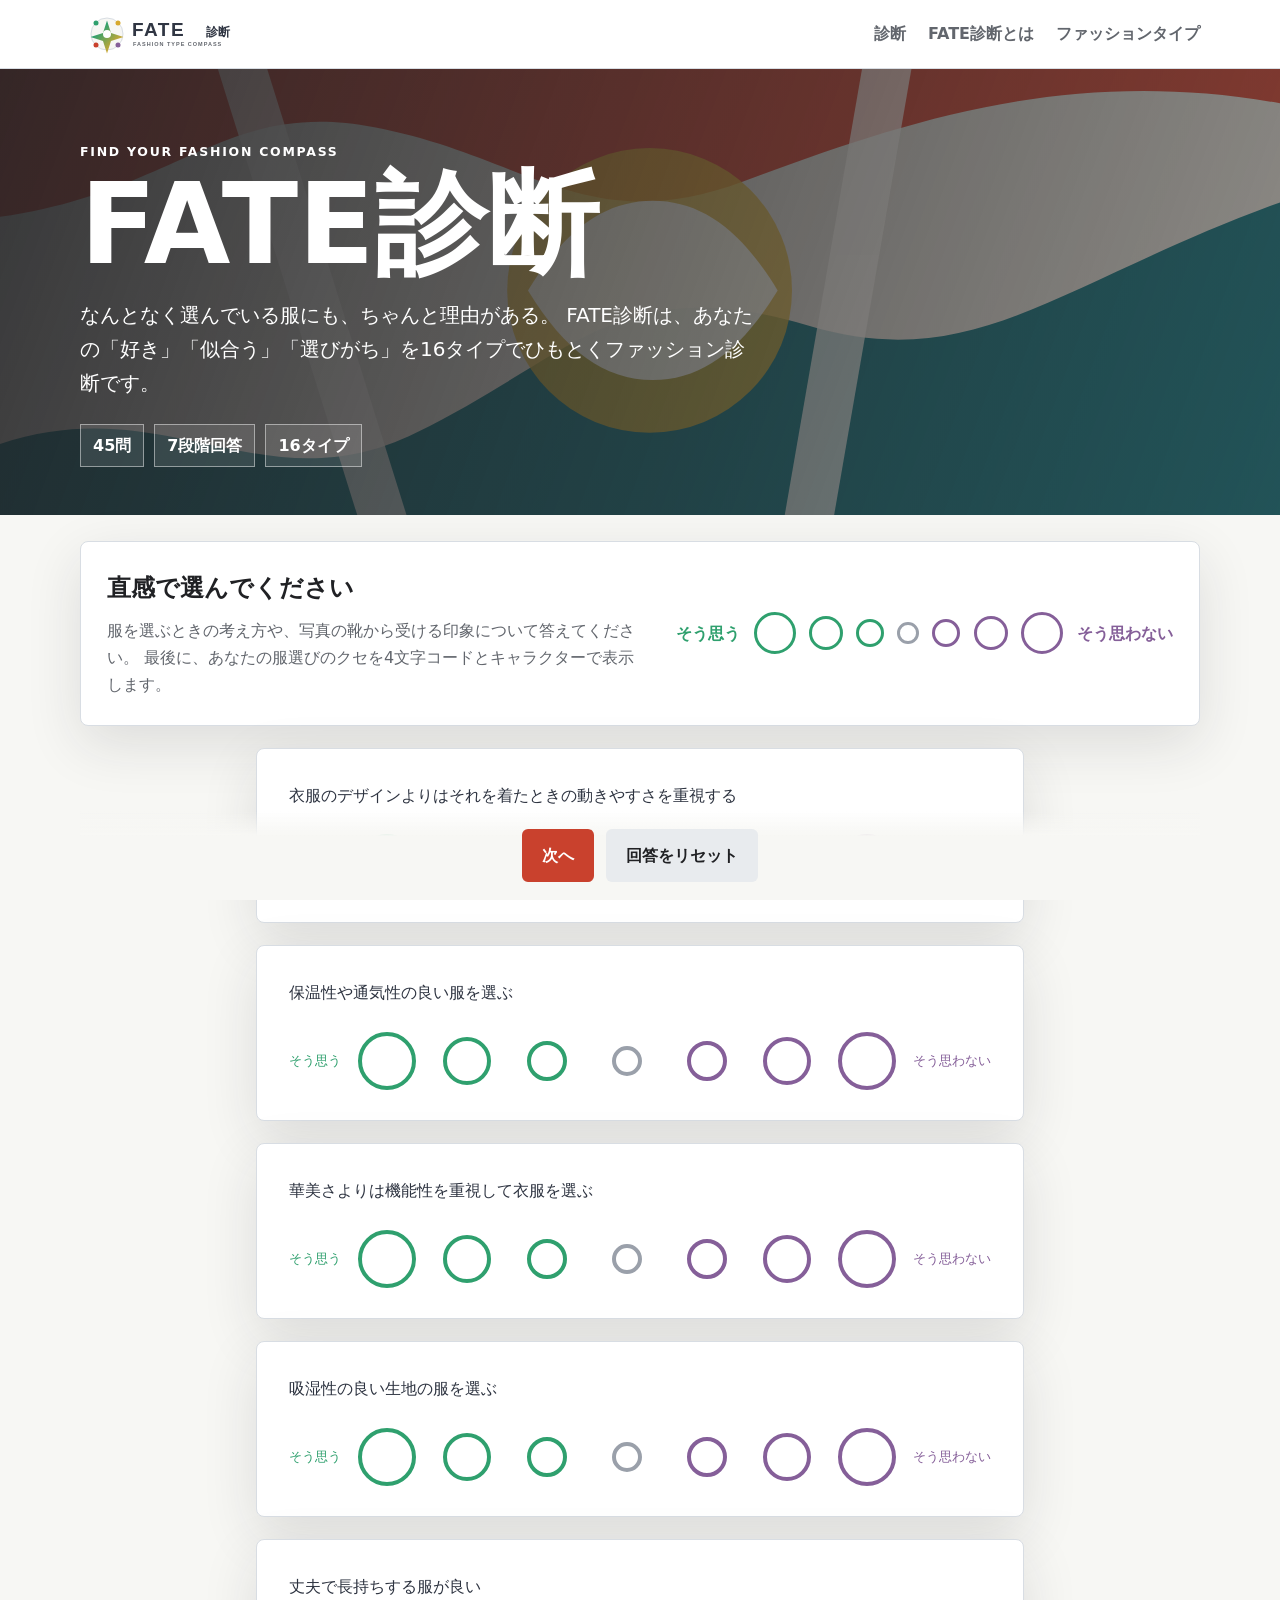
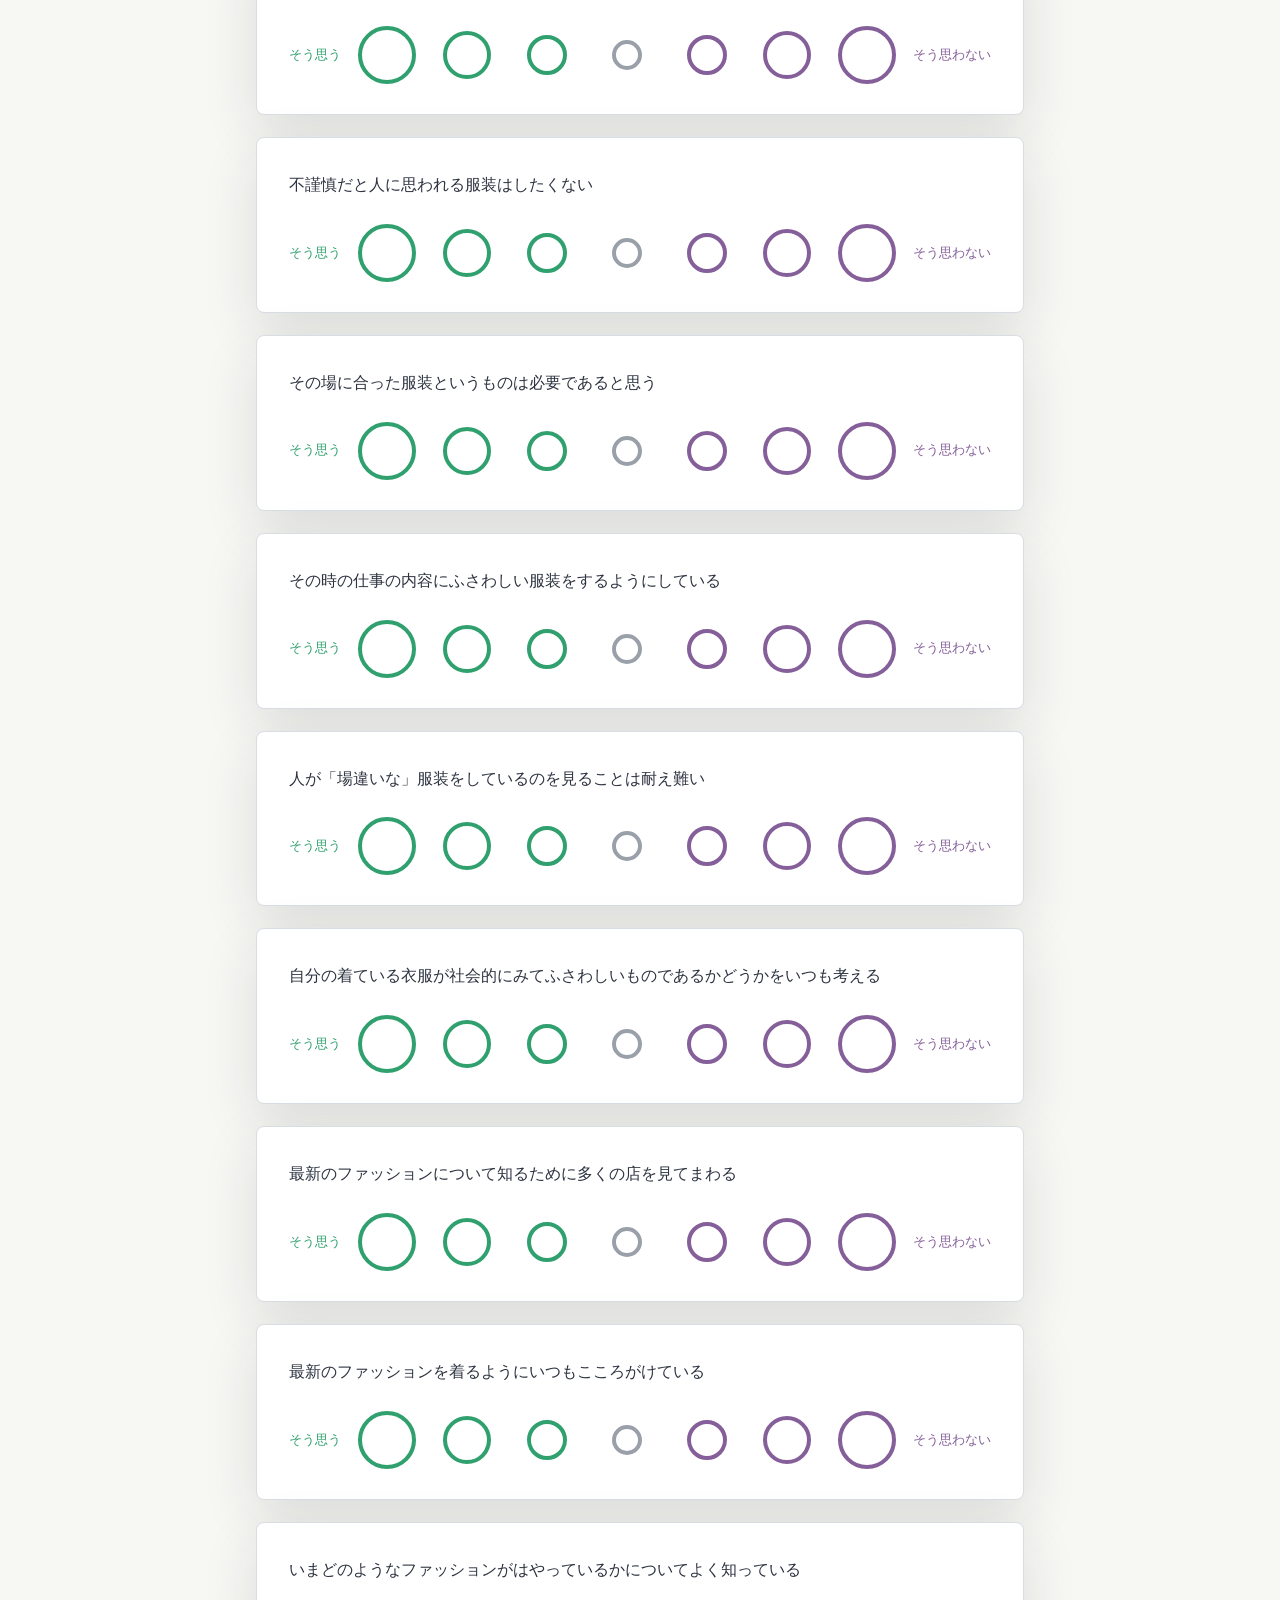
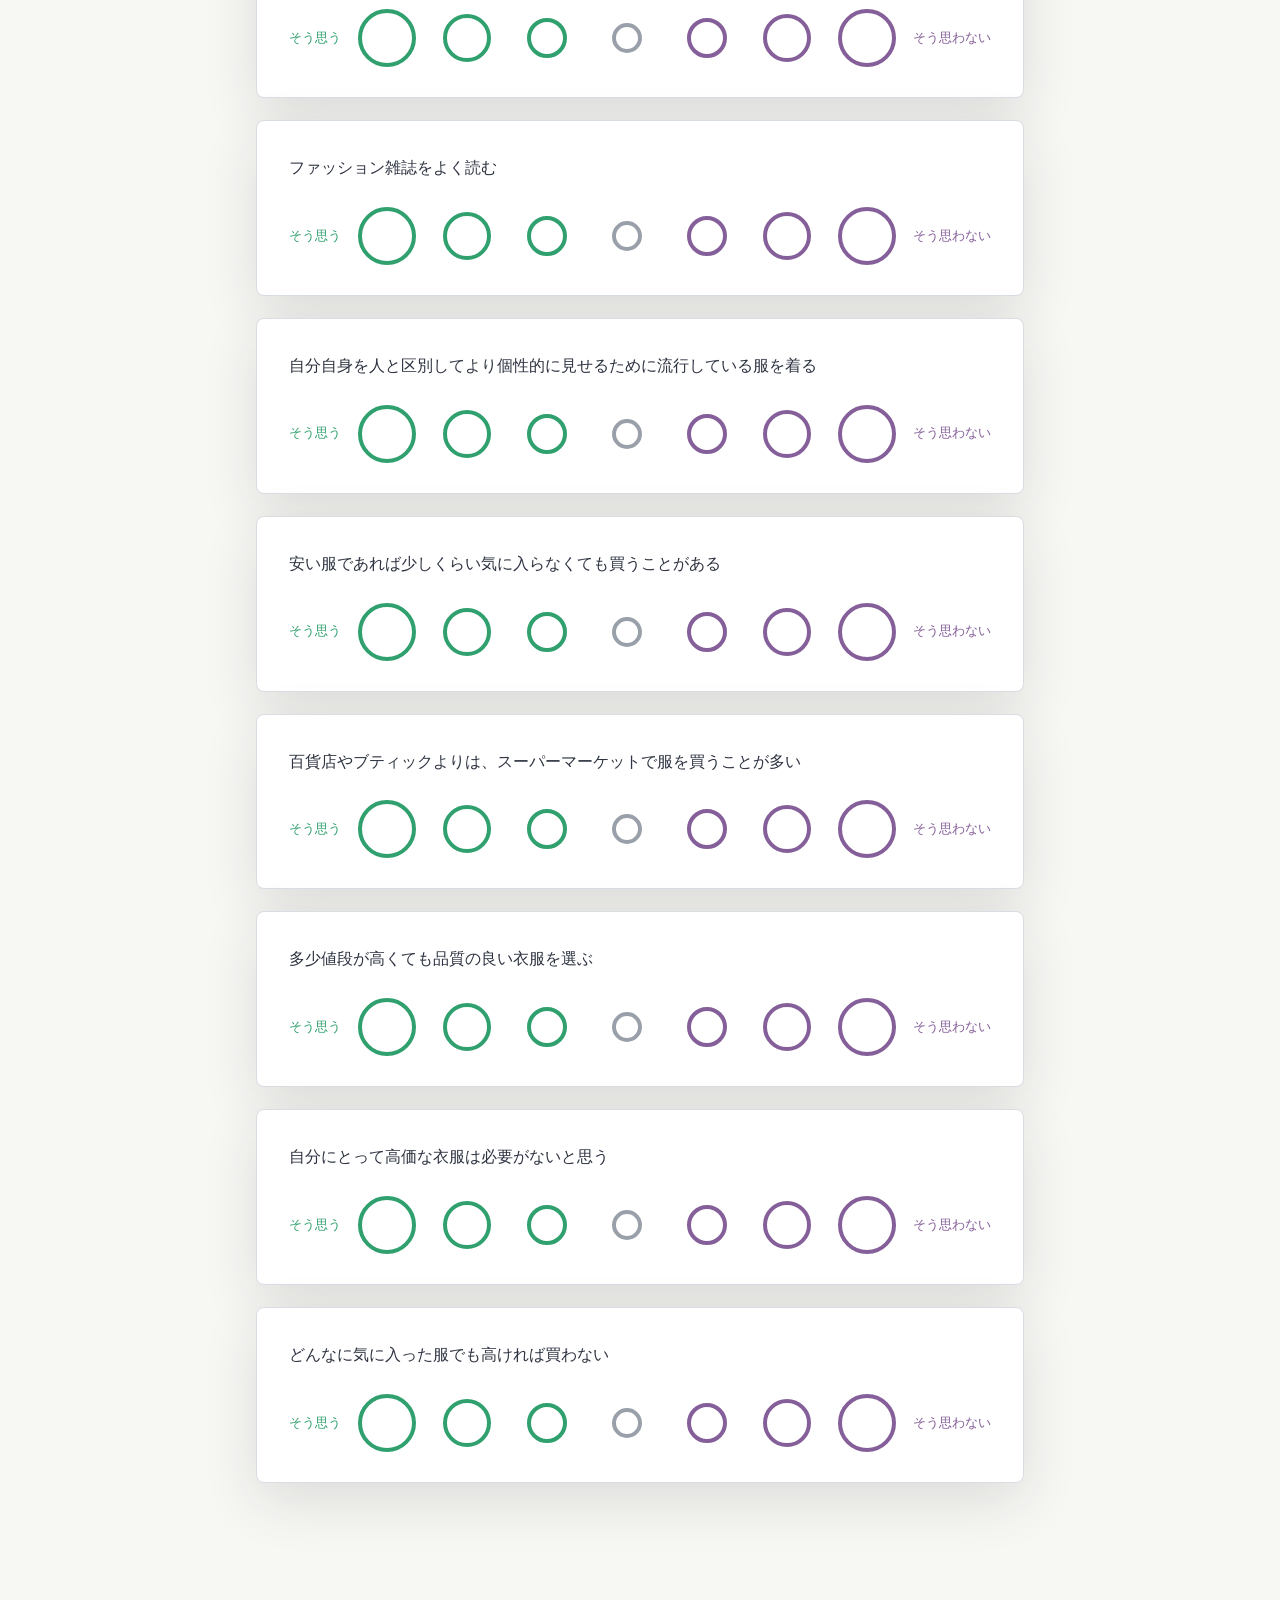
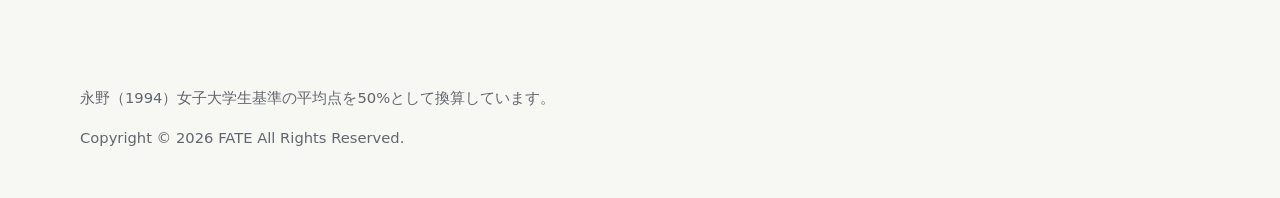
==== index.html @ 54a87ab9 "Update index.html" ====
<!doctype html>
<html lang="ja">
  <head>
    <meta charset="utf-8" />
    <meta name="viewport" content="width=device-width, initial-scale=1" />
    <title>FATE診断 | 被服行動尺度</title>
    <link rel="stylesheet" href="styles.css" />
  </head>
  <body>
    <header class="site-header">
      <nav class="site-nav" aria-label="メインナビゲーション">
        <a class="site-nav__brand" href="index.html" aria-label="FATE診断 ホーム">
          <img src="assets/logo/fate-logo.svg" alt="FATE診断" />
        </a>
        <div class="site-nav__links">
          <a href="index.html">診断</a>
          <a href="about.html">FATE診断とは</a>
          <a href="fashion-types.html">ファッションタイプ</a>
        </div>
      </nav>
    </header>

    <header class="hero">
      <div class="hero__inner">
        <p class="eyebrow">Find Your Fashion Compass</p>
        <h1>FATE診断</h1>
        <p class="lead">
          なんとなく選んでいる服にも、ちゃんと理由がある。
          FATE診断は、あなたの「好き」「似合う」「選びがち」を16タイプでひもとくファッション診断です。
        </p>
        <div class="hero__meta" aria-label="診断概要">
          <span>45問</span>
          <span>7段階回答</span>
          <span>16タイプ</span>
        </div>
      </div>
    </header>

    <main>
      <section class="panel intro" aria-labelledby="intro-title">
        <div>
          <h2 id="intro-title">直感で選んでください</h2>
          <p>
            服を選ぶときの考え方や、写真の靴から受ける印象について答えてください。
            最後に、あなたの服選びのクセを4文字コードとキャラクターで表示します。
          </p>
        </div>
        <div class="response-preview" aria-label="回答形式の例">
          <span>そう思う</span>
          <div class="preview-dots" aria-hidden="true">
            <i></i>
            <i></i>
            <i></i>
            <i></i>
            <i></i>
            <i></i>
            <i></i>
          </div>
          <span>そう思わない</span>
        </div>
      </section>

      <form id="quiz" class="quiz" novalidate></form>
      <form id="photo-step" class="quiz" novalidate hidden></form>

      <section id="contact-step" class="panel contact-step" hidden>
        <p class="eyebrow">Almost Done</p>
        <h2>診断結果を受け取る</h2>
        <p class="contact-step__copy">
          回答内容を記録します。診断結果をメールで保存したい方は、メールアドレスも入力してください。
        </p>
        <form id="contact-form" class="contact-form" novalidate>
          <label>
            <span>名前（ニックネーム）</span>
            <input id="user-name" name="name" type="text" autocomplete="name" required />
          </label>
          <label>
            <span>メールアドレス（任意/入力するとメールアドレスに結果が送信されます）</span>
            <input id="user-email" name="email" type="email" autocomplete="email" />
          </label>
          <label>
            <span>年齢</span>
            <select id="user-age" name="age" required>
              <option value="">選択してください</option>
            </select>
          </label>
          <label>
            <span>スニーカーの購入頻度</span>
            <select id="sneaker-frequency" name="sneakerFrequency" required>
              <option value="">選択してください</option>
              <option value="めったに行かない(1年に1回程度)">めったに行かない(1年に1回程度)</option>
              <option value="たまに行く(1年に2回以上)">たまに行く(1年に2回以上)</option>
              <option value="時々行く(1年に4回以上)">時々行く(1年に4回以上)</option>
              <option value="よく行く(1年に6回以上)">よく行く(1年に6回以上)</option>
              <option value="頻繁に行く(1年に10回以上)">頻繁に行く(1年に10回以上)</option>
            </select>
          </label>
          <fieldset class="handedness-field">
            <legend>利き手</legend>
            <label>
              <input type="radio" name="handedness" value="右" required />
              <span>右</span>
            </label>
            <label>
              <input type="radio" name="handedness" value="左" required />
              <span>左</span>
            </label>
          </fieldset>
          <label class="consent-field">
            <input id="privacy-consent" name="privacyConsent" type="checkbox" required />
            <span>個人情報は研究目的以外のために第三者へ共有されません</span>
          </label>
          <p id="contact-error" class="form-error"></p>
          <div class="form-actions">
            <button class="secondary" type="button" id="back-to-quiz">回答を修正する</button>
            <button class="primary" type="submit" id="send-result" disabled>診断結果を見る</button>
          </div>
        </form>
      </section>

      <section id="result" class="result" aria-live="polite" hidden>
        <div class="profile-hero">
          <h2>あなたのプロフィール</h2>
          <p>FATE診断の結果を確認して、あなたの服選びの中心的な傾向を見てみましょう。</p>
        </div>

        <div class="profile-layout">
          <article class="type-card">
            <p class="type-card__label">被服行動タイプ</p>
            <h3><span id="type-name"></span> <small id="type-code"></small></h3>
            <div class="avatar" aria-hidden="true">
              <img id="type-avatar" src="" alt="" />
            </div>
            <p id="character-name" class="character-name"></p>
            <p id="type-copy" class="type-copy"></p>
            <a id="type-detail-link" class="type-detail-button" href="fashion-types.html">詳しく見る</a>
          </article>

          <div class="traits-panel">
            <div class="traits-panel__head">
              <h3>被服行動特性</h3>
            </div>
            <div id="score-list" class="trait-list"></div>
            <div class="result-date">診断日：<span id="result-date"></span></div>
          </div>
        </div>
      </section>
    </main>

    <footer>
      <p>永野（1994）女子大学生基準の平均点を50%として換算しています。</p>
      <p>Copyright © 2026 FATE All Rights Reserved.</p>
    </footer>

    <script src="script.js"></script>
  </body>
</html>
---- styles.css ----
:root {
  color-scheme: light;
  --ink: #202124;
  --muted: #62666d;
  --line: #d8dde3;
  --paper: #f7f7f4;
  --panel: #ffffff;
  --accent: #c9412d;
  --accent-2: #2fa06e;
  --accent-3: #d7a92f;
  --disagree: #855f99;
  --neutral: #9aa0aa;
  --shadow: 0 18px 55px rgba(31, 35, 40, 0.12);
}

* {
  box-sizing: border-box;
}

html {
  scroll-behavior: smooth;
}

body {
  margin: 0;
  background: var(--paper);
  color: var(--ink);
  font-family:
    "Hiragino Sans", "Yu Gothic", "Yu Gothic UI", system-ui, -apple-system,
    BlinkMacSystemFont, "Segoe UI", sans-serif;
  line-height: 1.7;
}

button,
input,
select {
  font: inherit;
}

button,
input,
select,
label {
  -webkit-tap-highlight-color: transparent;
}

.hero {
  min-height: 46vh;
  display: grid;
  align-items: end;
  background:
    linear-gradient(110deg, rgba(32, 33, 36, 0.88), rgba(32, 33, 36, 0.4)),
    url("data:image/svg+xml,%3Csvg xmlns='http://www.w3.org/2000/svg' width='1600' height='900' viewBox='0 0 1600 900'%3E%3Crect width='1600' height='900' fill='%23d9d4ca'/%3E%3Cg opacity='.92'%3E%3Cpath d='M0 640 C210 570 330 720 520 626 C720 528 775 422 1010 492 C1218 554 1320 440 1600 338 L1600 900 L0 900 Z' fill='%23146c74'/%3E%3Cpath d='M0 356 C225 324 280 208 468 244 C658 280 734 384 928 312 C1124 240 1330 166 1600 214 L1600 0 L0 0 Z' fill='%23c9412d'/%3E%3Cpath d='M318 120 L526 786 L470 804 L262 138 Z' fill='%23f4efe7' opacity='.75'/%3E%3Cpath d='M1154 86 L1030 802 L970 792 L1094 76 Z' fill='%23f4efe7' opacity='.74'/%3E%3Ccircle cx='812' cy='448' r='178' fill='%23d7a92f' opacity='.78'/%3E%3Cpath d='M660 448 C706 372 756 336 816 336 C876 336 926 372 972 448 C926 524 876 560 816 560 C756 560 706 524 660 448 Z' fill='%23f7f7f4' opacity='.84'/%3E%3C/g%3E%3C/svg%3E");
  background-size: cover;
  background-position: center;
  color: #fff;
}

.hero__inner,
main,
footer {
  width: min(1120px, calc(100% - 32px));
  margin: 0 auto;
}

.hero__inner {
  padding: 72px 0 48px;
}

.eyebrow {
  margin: 0 0 8px;
  font-size: 0.78rem;
  font-weight: 800;
  letter-spacing: 0.14em;
  text-transform: uppercase;
}

h1,
h2,
h3,
p {
  overflow-wrap: anywhere;
}

h1 {
  margin: 0;
  max-width: 980px;
  font-size: clamp(3rem, 10vw, 7rem);
  line-height: 0.98;
  letter-spacing: 0;
}

.lead {
  max-width: 680px;
  margin: 18px 0 24px;
  font-size: clamp(1rem, 2.4vw, 1.25rem);
}

.hero__meta {
  display: flex;
  flex-wrap: wrap;
  gap: 10px;
}

.hero__meta span {
  border: 1px solid rgba(255, 255, 255, 0.46);
  padding: 7px 12px;
  background: rgba(255, 255, 255, 0.1);
  font-weight: 700;
}

main {
  padding: 26px 0 54px;
}

.site-header {
  position: sticky;
  top: 0;
  z-index: 10;
  background: rgba(255, 255, 255, 0.94);
  border-bottom: 1px solid var(--line);
  backdrop-filter: blur(14px);
}

.site-nav {
  display: flex;
  align-items: center;
  justify-content: space-between;
  gap: 18px;
  width: min(1120px, calc(100% - 32px));
  min-height: 68px;
  margin: 0 auto;
}

.site-nav a {
  color: #303643;
  text-decoration: none;
}

.site-nav__brand {
  display: inline-flex;
  align-items: center;
  flex: 0 0 auto;
}

.site-nav__brand img {
  display: block;
  width: 180px;
  height: auto;
}

.site-nav__links {
  display: flex;
  flex-wrap: wrap;
  gap: 6px 22px;
  align-items: center;
}

.site-nav__links a {
  padding: 8px 0;
  color: var(--muted);
  font-weight: 650;
}

.site-nav__links a[aria-current="page"],
.site-nav__links a:hover {
  color: var(--accent);
}

.panel,
.question-card,
.result {
  background: var(--panel);
  border: 1px solid var(--line);
  border-radius: 8px;
  box-shadow: var(--shadow);
}

.contact-step {
  width: min(60vw, 720px);
  margin: 24px auto 0;
  padding: 30px;
}

.contact-step h2 {
  margin: 0 0 8px;
  font-size: clamp(1.5rem, 2.8vw, 2.1rem);
}

.contact-step__copy {
  margin: 0;
  color: var(--muted);
}

.contact-form {
  display: grid;
  gap: 16px;
  margin-top: 22px;
}

.contact-form label {
  display: grid;
  gap: 6px;
  font-weight: 650;
}

.contact-form input,
.contact-form select {
  width: 100%;
  min-height: 48px;
  border: 1px solid var(--line);
  border-radius: 6px;
  padding: 10px 12px;
  background: #fff;
  color: var(--ink);
}

.contact-form input:focus,
.contact-form select:focus {
  border-color: var(--accent-2);
  outline: 3px solid rgba(47, 160, 110, 0.2);
}

.handedness-field {
  display: flex;
  flex-wrap: wrap;
  gap: 12px 20px;
  margin: 0;
  padding: 14px;
  border: 1px solid var(--line);
  border-radius: 6px;
}

.handedness-field legend {
  padding: 0 6px;
  color: var(--ink);
  font-weight: 650;
}

.handedness-field label,
.consent-field {
  display: inline-flex;
  align-items: center;
  gap: 8px;
}

.handedness-field input,
.consent-field input {
  width: auto;
  min-height: auto;
}

.consent-field {
  padding: 13px 14px;
  border: 1px solid var(--line);
  border-radius: 6px;
  background: #fbfbfa;
  font-weight: 600;
}

.primary:disabled {
  cursor: not-allowed;
  opacity: 0.48;
}

.form-actions {
  display: flex;
  flex-wrap: wrap;
  gap: 12px;
  justify-content: flex-end;
}

.intro {
  display: grid;
  grid-template-columns: minmax(0, 1fr) minmax(360px, 0.92fr);
  gap: 28px;
  padding: 26px;
}

.intro h2,
.result h2 {
  margin: 0 0 8px;
}

.intro p {
  margin: 0;
  color: var(--muted);
}

.response-preview {
  display: grid;
  grid-template-columns: max-content minmax(240px, 1fr) max-content;
  gap: clamp(8px, 1.1vw, 14px);
  align-items: center;
  color: var(--muted);
  font-weight: 850;
  min-width: 0;
}

.response-preview > span:first-child {
  color: var(--accent-2);
}

.response-preview > span:last-child {
  color: var(--disagree);
}

.preview-dots {
  display: flex;
  align-items: center;
  justify-content: space-between;
  gap: clamp(6px, 0.8vw, 12px);
  min-width: 0;
}

.preview-dots i {
  display: block;
  flex: 0 0 auto;
  width: clamp(16px, 1.7vw, 22px);
  height: clamp(16px, 1.7vw, 22px);
  border: 3px solid var(--neutral);
  border-radius: 50%;
}

.preview-dots i:nth-child(1),
.preview-dots i:nth-child(7) {
  width: clamp(30px, 3.3vw, 42px);
  height: clamp(30px, 3.3vw, 42px);
}

.preview-dots i:nth-child(2),
.preview-dots i:nth-child(6) {
  width: clamp(24px, 2.7vw, 34px);
  height: clamp(24px, 2.7vw, 34px);
}

.preview-dots i:nth-child(3),
.preview-dots i:nth-child(5) {
  width: clamp(20px, 2.2vw, 28px);
  height: clamp(20px, 2.2vw, 28px);
}

.preview-dots i:nth-child(-n + 3) {
  border-color: var(--accent-2);
}

.preview-dots i:nth-child(n + 5) {
  border-color: var(--disagree);
}

.quiz {
  display: grid;
  gap: 22px;
  margin-top: 22px;
}

.photo-section {
  width: min(60vw, 900px);
  justify-self: center;
  overflow: hidden;
  background: var(--panel);
  border: 1px solid var(--line);
  border-radius: 8px;
  box-shadow: var(--shadow);
}

.photo-section__image {
  display: block;
  width: 100%;
  aspect-ratio: 3 / 2;
  object-fit: contain;
  background: #ece7dd;
}

.photo-section__body {
  padding: 22px 28px;
}

.photo-section__body h2 {
  margin: 0;
  color: #2d3340;
  font-size: clamp(1.25rem, 2vw, 1.65rem);
  line-height: 1.35;
}

.photo-section__body p {
  margin: 6px 0 0;
  color: var(--muted);
}

.question-card {
  width: min(60vw, 900px);
  justify-self: center;
  padding: 34px 32px 28px;
}

.question-head {
  display: block;
  padding: 0;
  border: 0;
}

.question-card p {
  margin: 0;
  color: #2d3340;
  max-width: 100%;
  font-size: clamp(0.98rem, 1.12vw, 1.18rem);
  font-weight: 500;
  line-height: 1.65;
  overflow-wrap: anywhere;
  word-break: normal;
}

.choices {
  display: grid;
  grid-template-columns: max-content repeat(7, minmax(34px, 1fr)) max-content;
  gap: 12px;
  align-items: center;
  margin-top: 24px;
}

.choice-label {
  font-size: clamp(0.82rem, 0.95vw, 0.98rem);
  font-weight: 500;
  white-space: nowrap;
}

.choice-label--agree {
  color: var(--accent-2);
}

.choice-label--disagree {
  color: var(--disagree);
}

.choice {
  position: relative;
  display: grid;
  place-items: center;
  min-height: 62px;
}

.choice input {
  position: absolute;
  inset: 0;
  opacity: 0;
  cursor: pointer;
}

.choice span {
  display: grid;
  place-items: center;
  width: var(--size);
  height: var(--size);
  border: 4px solid var(--color);
  border-radius: 50%;
  background: #fff;
  transition:
    background 0.16s ease,
    border-color 0.16s ease,
    box-shadow 0.16s ease,
    transform 0.16s ease;
}

.choice input:focus-visible + span {
  outline: 3px solid color-mix(in srgb, var(--color), transparent 64%);
  outline-offset: 2px;
}

.choice input:checked + span {
  background: var(--color);
  box-shadow: inset 0 0 0 10px #fff;
  transform: scale(1.04);
}

.actions {
  position: sticky;
  bottom: 0;
  display: flex;
  justify-content: center;
  gap: 12px;
  padding: 18px 0;
  background: linear-gradient(rgba(247, 247, 244, 0), var(--paper) 28%);
  z-index: 2;
}

.primary,
.secondary {
  border: 0;
  border-radius: 6px;
  padding: 13px 20px;
  min-height: 48px;
  cursor: pointer;
  font-weight: 850;
}

.primary {
  background: var(--accent);
  color: #fff;
}

.secondary {
  background: #e8ebee;
  color: var(--ink);
}

.primary:hover,
.secondary:hover {
  filter: brightness(0.97);
}

.form-error {
  display: none;
  padding: 12px 14px;
  border: 1px solid #f0b7ab;
  border-radius: 6px;
  background: #fff2ef;
  color: #9a2c1d;
  font-weight: 750;
}

.form-error.is-visible {
  display: block;
}

.result {
  margin-top: 26px;
  padding: 0;
  background: transparent;
  border: 0;
  box-shadow: none;
}

.profile-hero {
  margin-bottom: 22px;
}

.profile-hero h2 {
  margin: 0;
  color: #303643;
  font-size: clamp(2.8rem, 7vw, 5.2rem);
  line-height: 1.02;
  letter-spacing: 0;
}

.profile-hero p {
  margin: 14px 0 0;
  color: var(--muted);
  font-size: clamp(1rem, 2vw, 1.25rem);
}

.profile-layout {
  display: grid;
  grid-template-columns: minmax(260px, 0.72fr) minmax(420px, 1.55fr);
  gap: 24px;
  align-items: stretch;
}

.type-card,
.traits-panel {
  overflow: hidden;
  background: #fff;
  border: 1px solid var(--line);
  border-radius: 8px;
  box-shadow: var(--shadow);
}

.type-card {
  display: grid;
  grid-template-rows: auto auto minmax(360px, 1fr) auto auto;
  min-height: 520px;
  padding: 24px 0 30px;
  border-top: 5px solid var(--disagree);
  text-align: center;
  background:
    linear-gradient(176deg, rgba(133, 95, 153, 0.12) 0 38%, transparent 38%),
    #fff;
}

.type-card__label {
  margin: 0;
  padding: 0 26px;
  color: var(--muted);
  font-weight: 500;
}

.type-card h3 {
  margin: 4px 0 14px;
  padding: 0 24px;
  color: #303643;
  font-size: clamp(1.18rem, 2vw, 1.55rem);
  line-height: 1.35;
  overflow-wrap: anywhere;
}

.type-card h3 small {
  font-size: 0.85em;
  font-weight: 700;
}

.avatar {
  display: grid;
  place-items: center;
  width: 100%;
  height: 390px;
  margin: 0 auto 18px;
  background: transparent;
}

.avatar img {
  display: block;
  max-width: min(100%, 330px);
  max-height: 100%;
  width: auto;
  height: auto;
  object-fit: contain;
}

.character-name {
  margin: 0 0 14px;
  padding: 0 26px;
  color: #303643;
  font-weight: 800;
}

.type-copy {
  margin: 0;
  padding: 0 28px;
  text-align: left;
  color: var(--muted);
  font-size: 1rem;
  line-height: 1.75;
}

.traits-panel {
  display: grid;
  grid-template-rows: auto 1fr auto;
}

.traits-panel__head {
  display: flex;
  align-items: center;
  min-height: 62px;
  padding: 0 26px;
  border-bottom: 1px solid #edf0f2;
}

.traits-panel__head h3 {
  margin: 0;
  color: #303643;
  font-size: 1.25rem;
}

.trait-list {
  display: grid;
  align-content: center;
  gap: 42px;
  padding: 42px 34px;
}

.trait-row {
  display: grid;
  gap: 7px;
}

.trait-row__score {
  width: max-content;
  margin-left: clamp(0px, calc(var(--marker) - 8%), 86%);
  color: #303643;
  font-weight: 800;
  transform: translateX(-50%);
  white-space: nowrap;
}

.trait-row__score span {
  color: var(--trait-color);
}

.trait-row__score button {
  width: 26px;
  height: 26px;
  margin-left: 5px;
  border: 0;
  border-radius: 50%;
  background: #bdc2cb;
  color: #fff;
  cursor: help;
  font-weight: 800;
}

.trait-bar {
  position: relative;
  height: 13px;
  border-radius: 999px;
  background: var(--trait-color);
}

.trait-bar span {
  position: absolute;
  top: 50%;
  left: var(--marker);
  width: 20px;
  height: 20px;
  border: 4px solid #fff;
  border-radius: 50%;
  background: var(--trait-color);
  box-shadow: 0 2px 8px rgba(31, 35, 40, 0.2);
  transform: translate(-50%, -50%);
}

.trait-row__labels,
.result-date {
  display: flex;
  justify-content: space-between;
  gap: 12px;
  color: #9aa0aa;
  font-weight: 600;
}

.result-date {
  padding: 20px 26px;
  border-top: 1px solid #edf0f2;
  justify-content: flex-start;
}

footer {
  padding: 0 0 34px;
  color: var(--muted);
  font-size: 0.92rem;
}

.type-page {
  padding-top: 38px;
}

.type-page-hero {
  display: grid;
  gap: 10px;
  margin: 0 0 28px;
}

.type-page-hero h1 {
  color: #303643;
  font-size: clamp(2.6rem, 7vw, 5.2rem);
  line-height: 1.02;
}

.type-page-hero p {
  max-width: 780px;
  margin: 0;
  color: var(--muted);
  font-size: clamp(1rem, 2vw, 1.18rem);
}

.type-category-list {
  display: grid;
  gap: 28px;
}

.type-category {
  padding: 28px;
  border-top: 5px solid var(--type-color);
}

.type-category h2 {
  margin: 0;
  color: var(--type-color);
  font-size: clamp(1.4rem, 3vw, 2rem);
}

.type-category__copy {
  max-width: 780px;
  margin: 6px 0 20px;
  color: var(--muted);
}

.type-grid {
  display: grid;
  grid-template-columns: repeat(4, minmax(0, 1fr));
  gap: 18px;
}

.fashion-type-card {
  display: grid;
  grid-template-rows: 230px auto;
  overflow: hidden;
  min-height: 370px;
  color: #303643;
  text-decoration: none;
  background: #fff;
  border: 1px solid var(--line);
  border-radius: 8px;
  transition:
    transform 0.18s ease,
    box-shadow 0.18s ease;
}

.fashion-type-card:hover {
  box-shadow: 0 20px 50px rgba(31, 35, 40, 0.16);
  transform: translateY(-3px);
}

.fashion-type-card__visual {
  display: grid;
  place-items: end center;
  padding: 18px 16px 0;
  background:
    linear-gradient(180deg, color-mix(in srgb, var(--type-color), transparent 78%), transparent),
    #f8f7f4;
}

.fashion-type-card__visual img {
  width: auto;
  max-width: 100%;
  max-height: 210px;
  object-fit: contain;
}

.fashion-type-card__body {
  display: grid;
  align-content: start;
  gap: 6px;
  padding: 18px;
  border-top: 5px solid var(--type-color);
}

.fashion-type-card__body h3 {
  margin: 0;
  font-size: 1.15rem;
  line-height: 1.35;
}

.fashion-type-card__body small {
  color: var(--type-color);
  font-size: 0.88rem;
  font-weight: 850;
}

.fashion-type-card__body p {
  margin: 0;
  color: var(--muted);
  font-size: 0.92rem;
  line-height: 1.65;
}

.type-detail-hero {
  display: grid;
  grid-template-columns: minmax(260px, 0.55fr) minmax(0, 1fr);
  gap: 30px;
  align-items: center;
  padding: 34px;
  border-top: 6px solid var(--type-color);
}

.type-detail-visual {
  display: grid;
  place-items: center;
  min-height: 390px;
  background:
    radial-gradient(circle at 50% 62%, color-mix(in srgb, var(--type-color), transparent 82%), transparent 62%),
    #fbfaf7;
  border-radius: 8px;
}

.type-detail-visual img {
  max-width: min(100%, 330px);
  max-height: 380px;
  object-fit: contain;
}

.type-detail-copy h1 {
  margin: 0;
  color: #303643;
  font-size: clamp(2.2rem, 5vw, 4.2rem);
  line-height: 1.05;
}

.type-detail-copy .type-code {
  display: inline-block;
  margin-bottom: 10px;
  color: var(--type-color);
  font-weight: 850;
  letter-spacing: 0.08em;
}

.type-detail-copy p {
  margin: 16px 0 0;
  color: var(--muted);
  font-size: 1.05rem;
}

.type-axis-chips {
  display: flex;
  flex-wrap: wrap;
  gap: 8px;
  margin-top: 20px;
}

.type-axis-chips span {
  padding: 8px 11px;
  border: 1px solid color-mix(in srgb, var(--type-color), transparent 55%);
  border-radius: 999px;
  color: #303643;
  background: color-mix(in srgb, var(--type-color), transparent 90%);
  font-size: 0.9rem;
  font-weight: 700;
}

.type-detail-sections {
  display: grid;
  grid-template-columns: minmax(0, 1fr) minmax(260px, 0.42fr);
  gap: 24px;
  margin-top: 24px;
}

.type-article,
.type-side-panel {
  padding: 28px;
}

.type-article {
  display: grid;
  gap: 26px;
}

.type-article section {
  display: grid;
  gap: 9px;
}

.type-article h2,
.type-side-panel h2 {
  margin: 0;
  color: #303643;
  font-size: 1.45rem;
}

.type-article p {
  margin: 0;
  color: var(--muted);
}

.outfit-recommendations {
  display: grid;
  grid-template-columns: repeat(2, minmax(0, 1fr));
  gap: 14px;
  margin-top: 8px;
}

.outfit-recommendations > div {
  padding: 16px;
  border: 1px solid color-mix(in srgb, var(--type-color), transparent 62%);
  border-radius: 8px;
  background: color-mix(in srgb, var(--type-color), transparent 93%);
}

.outfit-recommendations h3 {
  margin: 0 0 6px;
  color: #303643;
  font-size: 1rem;
}

.type-side-panel {
  align-self: start;
  display: grid;
  gap: 18px;
}

.type-side-panel ul {
  display: grid;
  gap: 10px;
  margin: 0;
  padding-left: 1.1em;
  color: var(--muted);
}

.back-link {
  display: inline-flex;
  width: max-content;
  margin: 24px 0 0;
  color: var(--accent);
  font-weight: 750;
  text-decoration: none;
}

.about-section {
  display: grid;
  gap: 14px;
  margin-top: 22px;
  padding: 28px;
}

.about-section h2 {
  margin: 0;
  color: #303643;
  font-size: 1.6rem;
}

.about-section p {
  margin: 0;
  color: var(--muted);
}

.about-grid {
  display: grid;
  grid-template-columns: repeat(4, minmax(0, 1fr));
  gap: 14px;
}

.about-grid article {
  padding: 16px;
  border: 1px solid var(--line);
  border-radius: 8px;
  background: #fbfbfa;
}

.about-grid h3 {
  margin: 0 0 6px;
  color: #303643;
  font-size: 1rem;
}

.axis-table {
  display: grid;
  overflow: hidden;
  border: 1px solid var(--line);
  border-radius: 8px;
}

.axis-table > div {
  display: grid;
  grid-template-columns: minmax(150px, 1fr) minmax(120px, 0.8fr) minmax(120px, 0.8fr);
  gap: 0;
}

.axis-table > div + div {
  border-top: 1px solid var(--line);
}

.axis-table strong,
.axis-table span {
  padding: 13px 14px;
}

.axis-table strong {
  color: #303643;
  background: #f2f4f5;
}

.axis-table span {
  color: var(--muted);
  background: #fff;
}

.axis-table span + span {
  border-left: 1px solid var(--line);
}

.about-actions {
  display: flex;
  flex-wrap: wrap;
  gap: 12px;
  margin-top: 24px;
}

.about-actions a {
  display: inline-flex;
  align-items: center;
  justify-content: center;
  text-decoration: none;
}

@media (max-width: 820px) {
  .intro,
  .profile-layout,
  .type-detail-hero,
  .type-detail-sections,
  .outfit-recommendations,
  .about-grid {
    grid-template-columns: 1fr;
  }

  .type-grid {
    grid-template-columns: repeat(2, minmax(0, 1fr));
  }

  .contact-step {
    width: min(100%, 620px);
  }

  .question-card {
    width: min(100%, 620px);
  }

  .photo-section {
    width: min(100%, 620px);
  }

  .response-preview {
    grid-template-columns: max-content 1fr max-content;
    gap: 8px;
  }

  .choices {
    grid-template-columns: repeat(7, minmax(34px, 1fr));
    gap: 10px;
  }

  .choice-label {
    grid-column: span 7;
    text-align: center;
  }

  .choice-label--agree {
    order: -1;
  }

  .choice-label--disagree {
    order: 8;
  }

  .question-card,
  .photo-section__body {
    width: 100%;
    padding: 22px 16px;
  }
}

@media (max-width: 520px) {
  body {
    line-height: 1.62;
  }

  .hero__inner,
  main,
  .site-nav,
  footer {
    width: min(100% - 18px, 1120px);
  }

  .hero {
    min-height: 58vh;
  }

  .hero__inner {
    padding: 48px 0 36px;
  }

  h1 {
    font-size: clamp(2.35rem, 16vw, 4.5rem);
    line-height: 1.04;
  }

  .lead {
    font-size: 0.98rem;
  }

  .hero__meta span {
    padding: 6px 10px;
    font-size: 0.9rem;
  }

  .intro,
  .result,
  .contact-step {
    padding: 16px;
  }

  .intro {
    gap: 18px;
  }

  .intro h2 {
    font-size: 1.45rem;
  }

  .intro p,
  .contact-step__copy,
  .photo-section__body p {
    font-size: 0.94rem;
  }

  .response-preview {
    grid-template-columns: 1fr;
    justify-items: center;
  }

  .response-preview > span {
    font-size: 0.92rem;
  }

  .preview-dots {
    width: 100%;
    max-width: 310px;
  }

  .choices {
    grid-template-columns: repeat(7, minmax(30px, 1fr));
    grid-template-areas:
      "dot1 dot2 dot3 dot4 dot5 dot6 dot7"
      "agree agree agree . disagree disagree disagree";
    gap: 6px 4px;
    margin-top: 18px;
  }

  .choice:nth-of-type(1) {
    grid-area: dot1;
  }

  .choice:nth-of-type(2) {
    grid-area: dot2;
  }

  .choice:nth-of-type(3) {
    grid-area: dot3;
  }

  .choice:nth-of-type(4) {
    grid-area: dot4;
  }

  .choice:nth-of-type(5) {
    grid-area: dot5;
  }

  .choice:nth-of-type(6) {
    grid-area: dot6;
  }

  .choice:nth-of-type(7) {
    grid-area: dot7;
  }

  .choice {
    min-height: 50px;
  }

  .choice span {
    width: clamp(24px, calc(var(--size) * 0.66), 40px);
    height: clamp(24px, calc(var(--size) * 0.66), 40px);
    border-width: 3px;
  }

  .choice input:checked + span {
    box-shadow: inset 0 0 0 7px #fff;
  }

  .choice-label {
    grid-column: auto;
    font-size: 0.9rem;
    text-align: start;
  }

  .choice-label--agree {
    grid-area: agree;
    order: initial;
    justify-self: start;
  }

  .choice-label--disagree {
    grid-area: disagree;
    order: initial;
    justify-self: end;
    text-align: right;
  }

  .question-card {
    padding: 20px 12px;
  }

  .question-card p {
    font-size: 0.96rem;
    line-height: 1.58;
  }

  .photo-section__image {
    aspect-ratio: 3 / 2;
  }

  .contact-form {
    gap: 14px;
  }

  .contact-form input,
  .contact-form select {
    min-height: 50px;
    font-size: 1rem;
  }

  .form-actions {
    display: grid;
    grid-template-columns: 1fr;
  }

  .actions {
    display: grid;
    grid-template-columns: 1fr;
    padding: 14px 0 18px;
  }

  .primary,
  .secondary {
    width: 100%;
  }

  .site-nav {
    align-items: stretch;
    flex-direction: column;
    justify-content: center;
    gap: 8px;
    padding: 10px 0;
  }

  .site-nav__brand img {
    width: 156px;
  }

  .site-nav__links {
    display: grid;
    grid-template-columns: repeat(3, minmax(0, 1fr));
    gap: 6px;
  }

  .site-nav__links a {
    display: grid;
    place-items: center;
    min-height: 38px;
    padding: 7px 6px;
    border: 1px solid var(--line);
    border-radius: 6px;
    background: #fff;
    font-size: 0.82rem;
    text-align: center;
  }

  .type-grid {
    grid-template-columns: 1fr;
  }

  .fashion-type-card {
    grid-template-rows: 190px auto;
    min-height: 320px;
  }

  .fashion-type-card__visual img {
    max-height: 176px;
  }

  .profile-hero h2,
  .type-page-hero h1 {
    font-size: clamp(2.15rem, 14vw, 3.3rem);
  }

  .type-card {
    min-height: auto;
    grid-template-rows: auto auto auto auto auto;
  }

  .avatar {
    height: 310px;
  }

  .avatar img {
    max-width: min(100%, 260px);
  }

  .trait-list {
    gap: 32px;
    padding: 30px 18px;
  }

  .trait-row__score {
    max-width: 100%;
    font-size: 0.92rem;
  }

  .trait-row__labels {
    font-size: 0.88rem;
  }

  .type-detail-visual {
    min-height: 310px;
  }

  .type-detail-visual img {
    max-height: 290px;
  }

  .type-category,
  .type-detail-hero,
  .type-article,
  .type-side-panel,
  .about-section {
    padding: 18px;
  }

  .axis-table > div {
    grid-template-columns: 1fr;
  }

  .axis-table span + span {
    border-left: 0;
    border-top: 1px solid var(--line);
  }
}
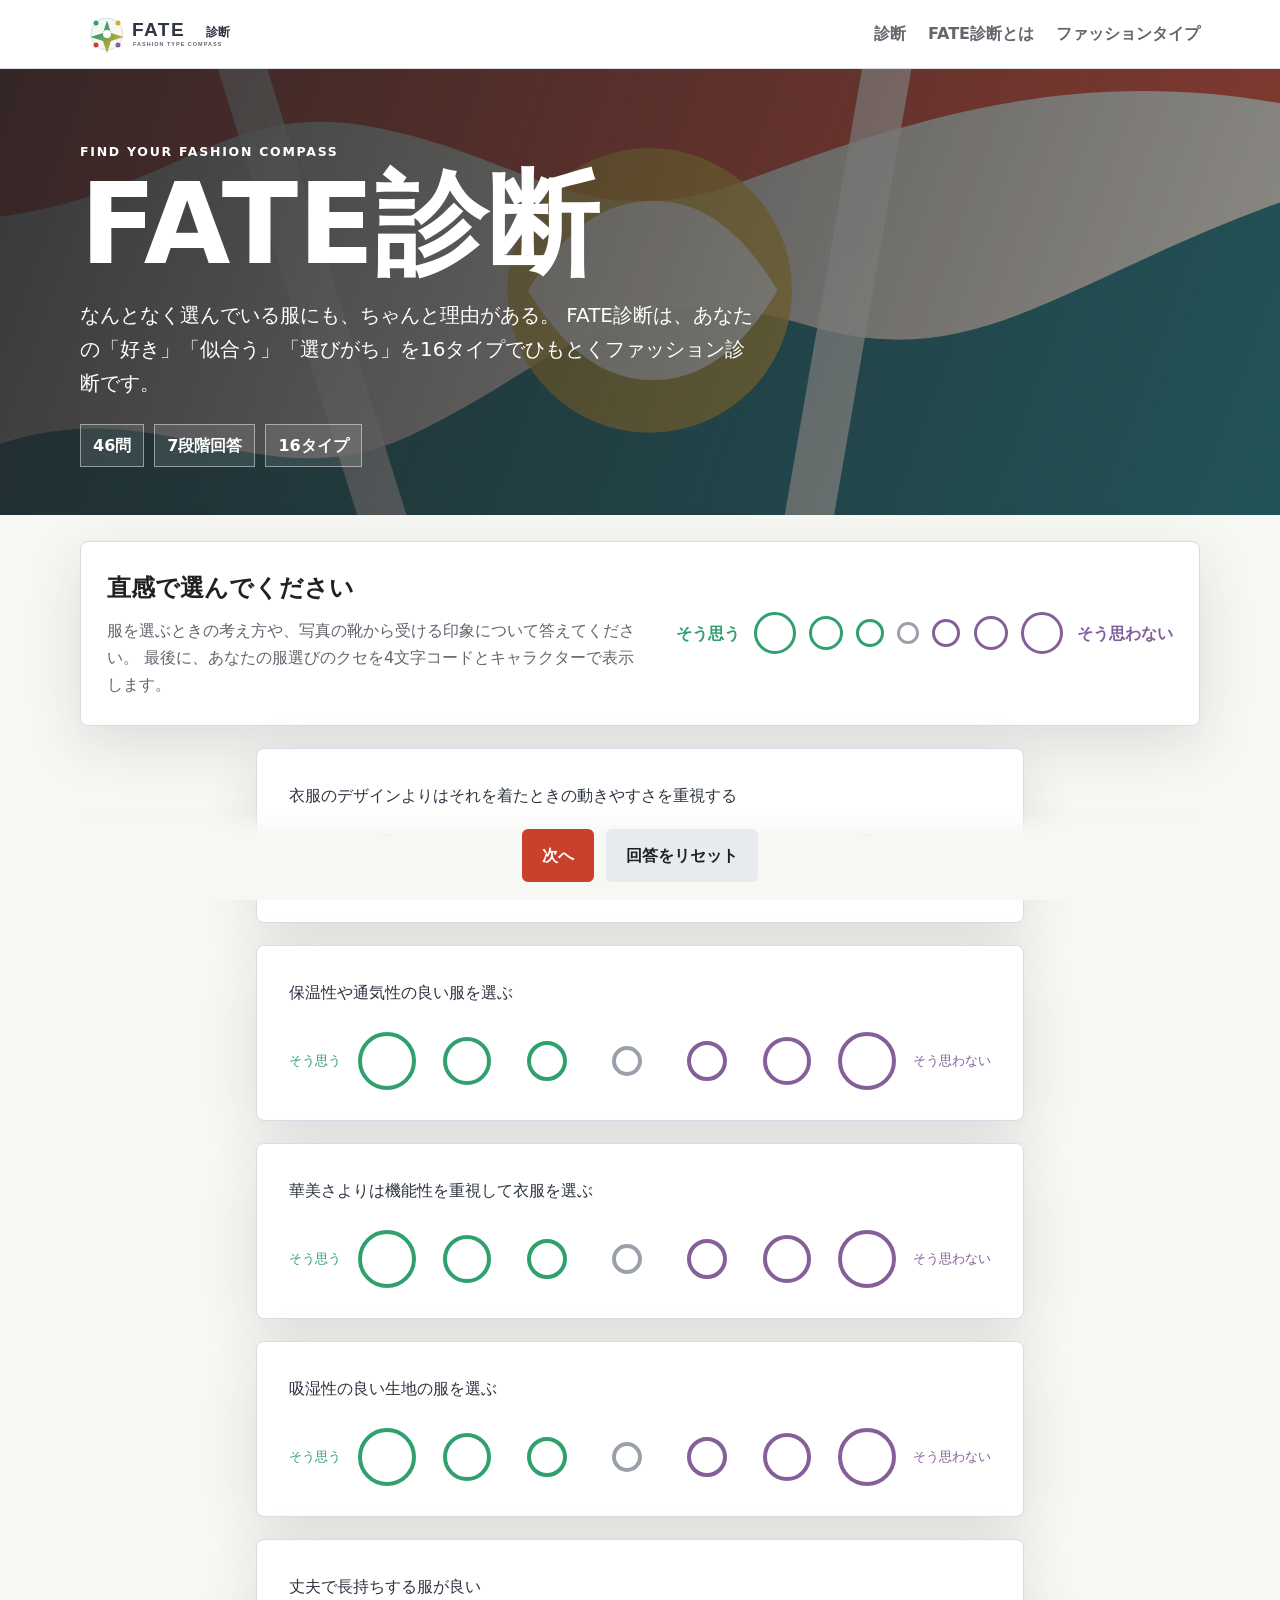
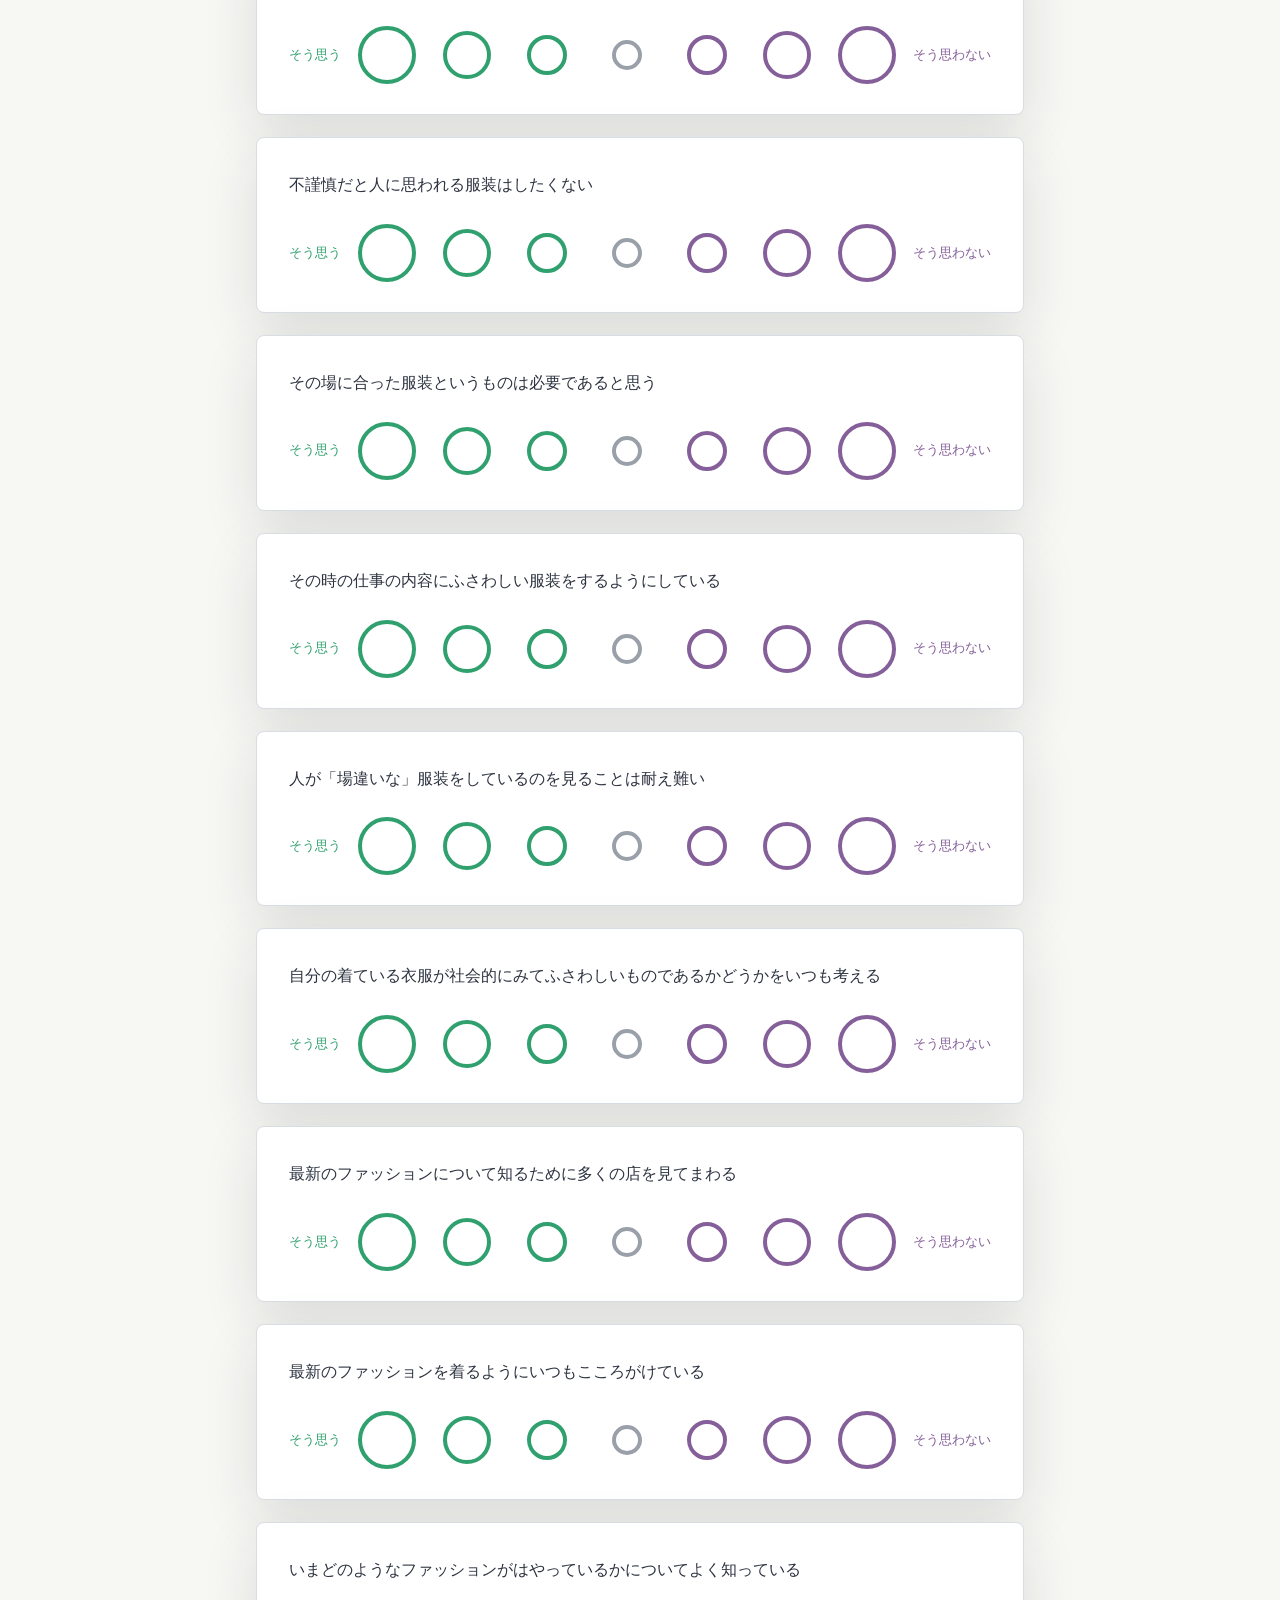
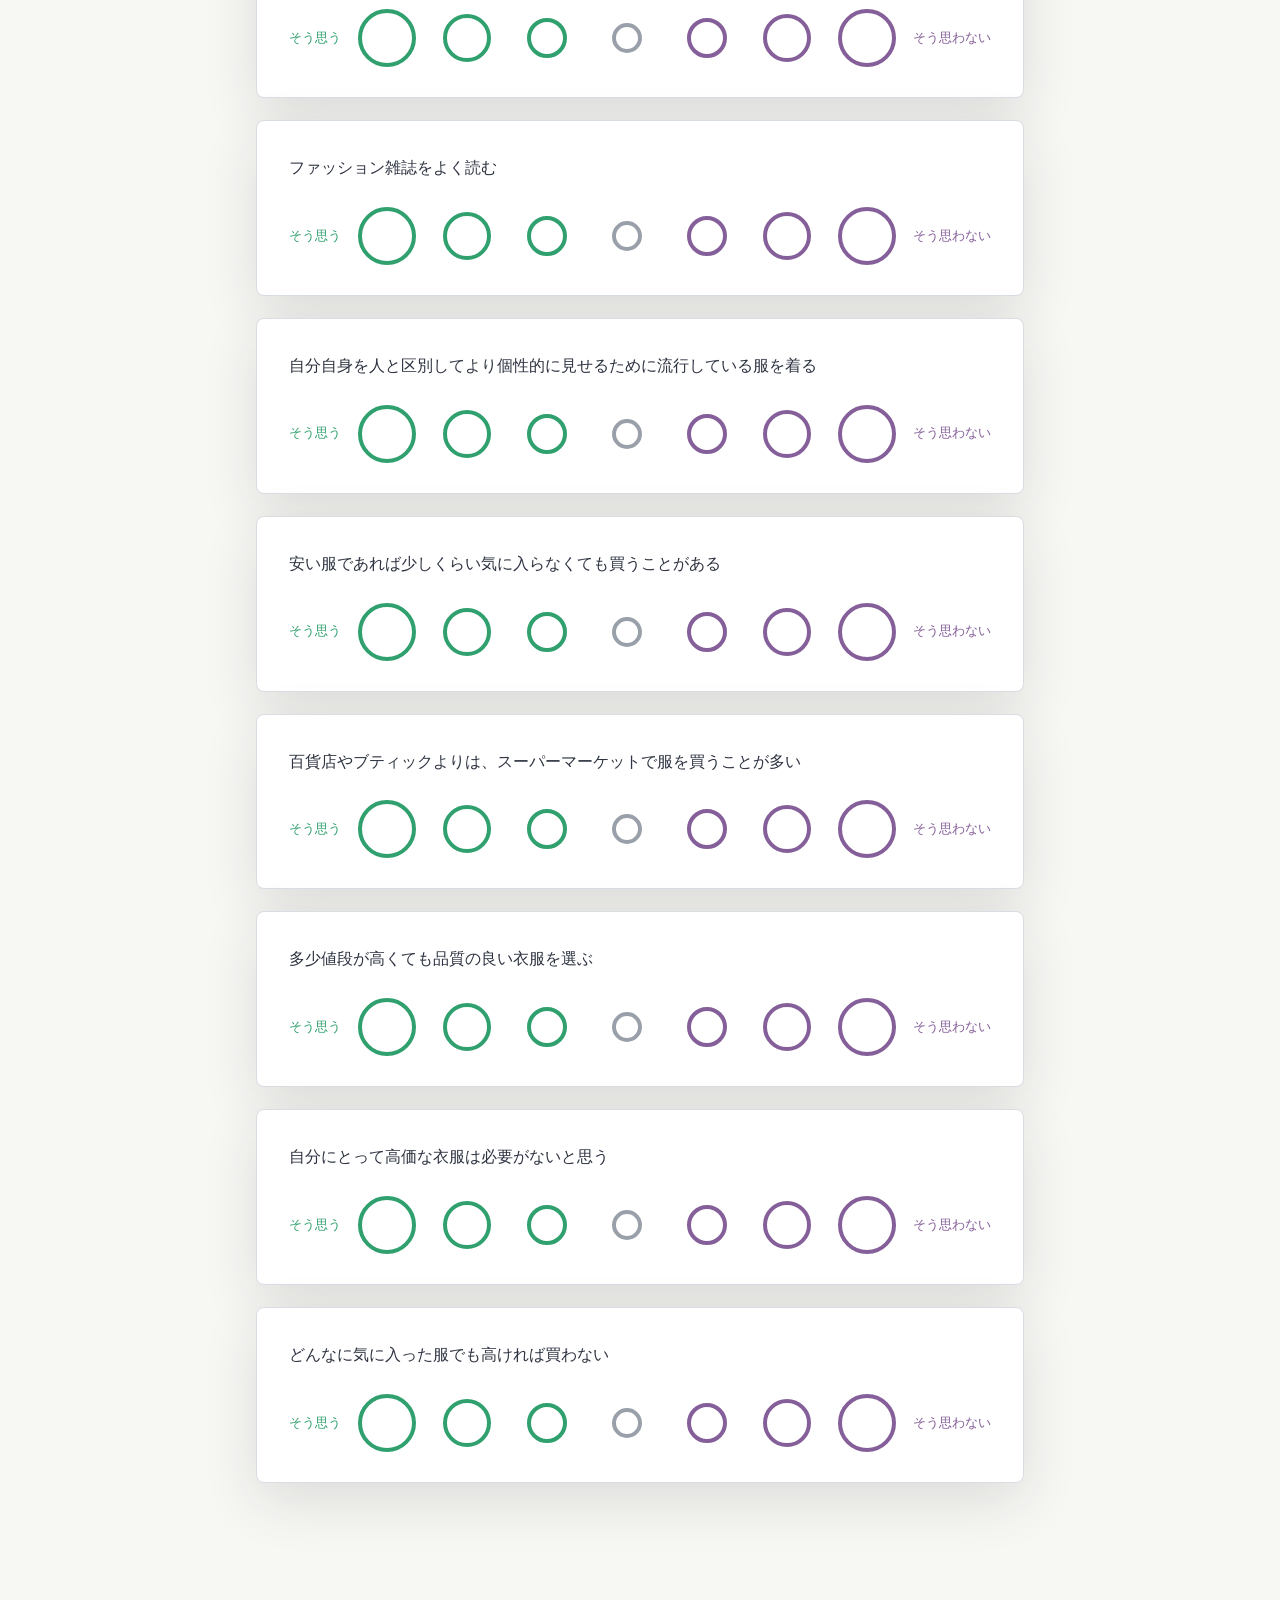
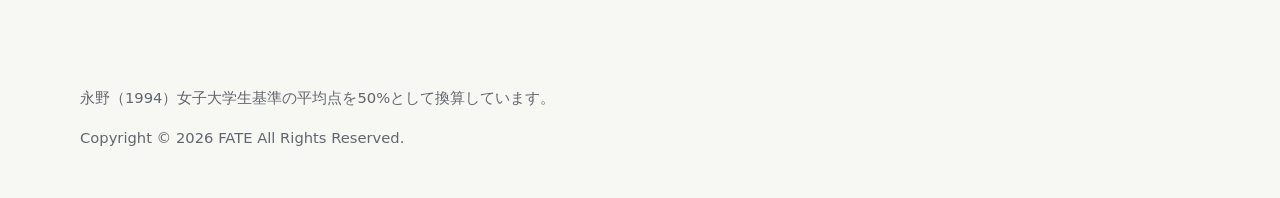
==== commit 3832a86b: "Update index.html" ====
--- a/index.html
+++ b/index.html
@@ -29,7 +29,7 @@
           FATE診断は、あなたの「好き」「似合う」「選びがち」を16タイプでひもとくファッション診断です。
         </p>
         <div class="hero__meta" aria-label="診断概要">
-          <span>45問</span>
+          <span>46問</span>
           <span>7段階回答</span>
           <span>16タイプ</span>
         </div>
--- a/styles.css
+++ b/styles.css
@@ -567,7 +567,7 @@
 
 .type-card {
   display: grid;
-  grid-template-rows: auto auto minmax(360px, 1fr) auto auto;
+  grid-template-rows: auto auto minmax(360px, 1fr) auto auto auto;
   min-height: 520px;
   padding: 24px 0 30px;
   border-top: 5px solid var(--disagree);
@@ -630,6 +630,33 @@
   color: var(--muted);
   font-size: 1rem;
   line-height: 1.75;
+}
+
+.type-detail-button {
+  display: inline-flex;
+  align-items: center;
+  justify-content: center;
+  justify-self: center;
+  min-height: 46px;
+  margin: 20px 28px 0;
+  padding: 0 28px;
+  border-radius: 999px;
+  background: #303643;
+  color: #fff;
+  font-size: 0.98rem;
+  font-weight: 700;
+  text-decoration: none;
+  box-shadow: 0 10px 20px rgba(48, 54, 67, 0.16);
+  transition:
+    transform 160ms ease,
+    background 160ms ease,
+    box-shadow 160ms ease;
+}
+
+.type-detail-button:hover {
+  background: var(--disagree);
+  box-shadow: 0 14px 24px rgba(133, 95, 153, 0.22);
+  transform: translateY(-1px);
 }
 
 .traits-panel {
@@ -1353,7 +1380,7 @@
 
   .type-card {
     min-height: auto;
-    grid-template-rows: auto auto auto auto auto;
+    grid-template-rows: auto auto auto auto auto auto;
   }
 
   .avatar {
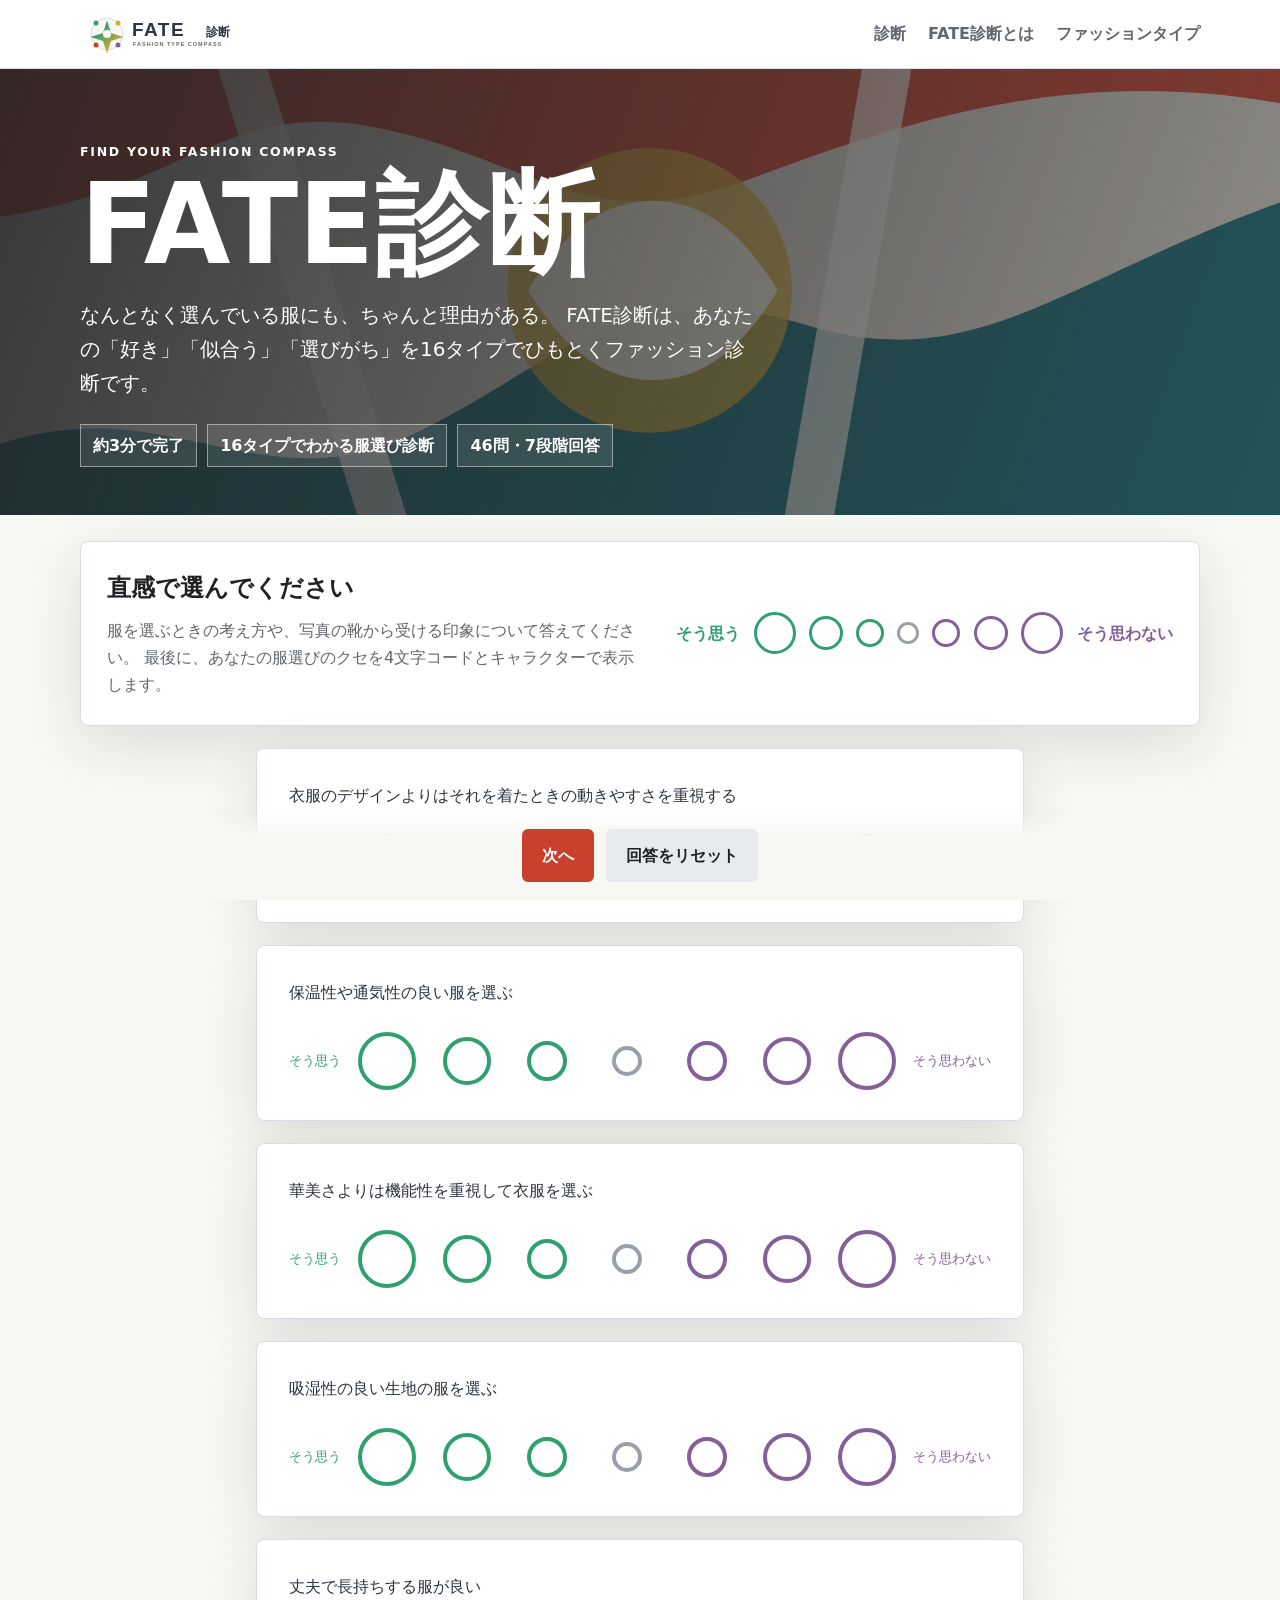
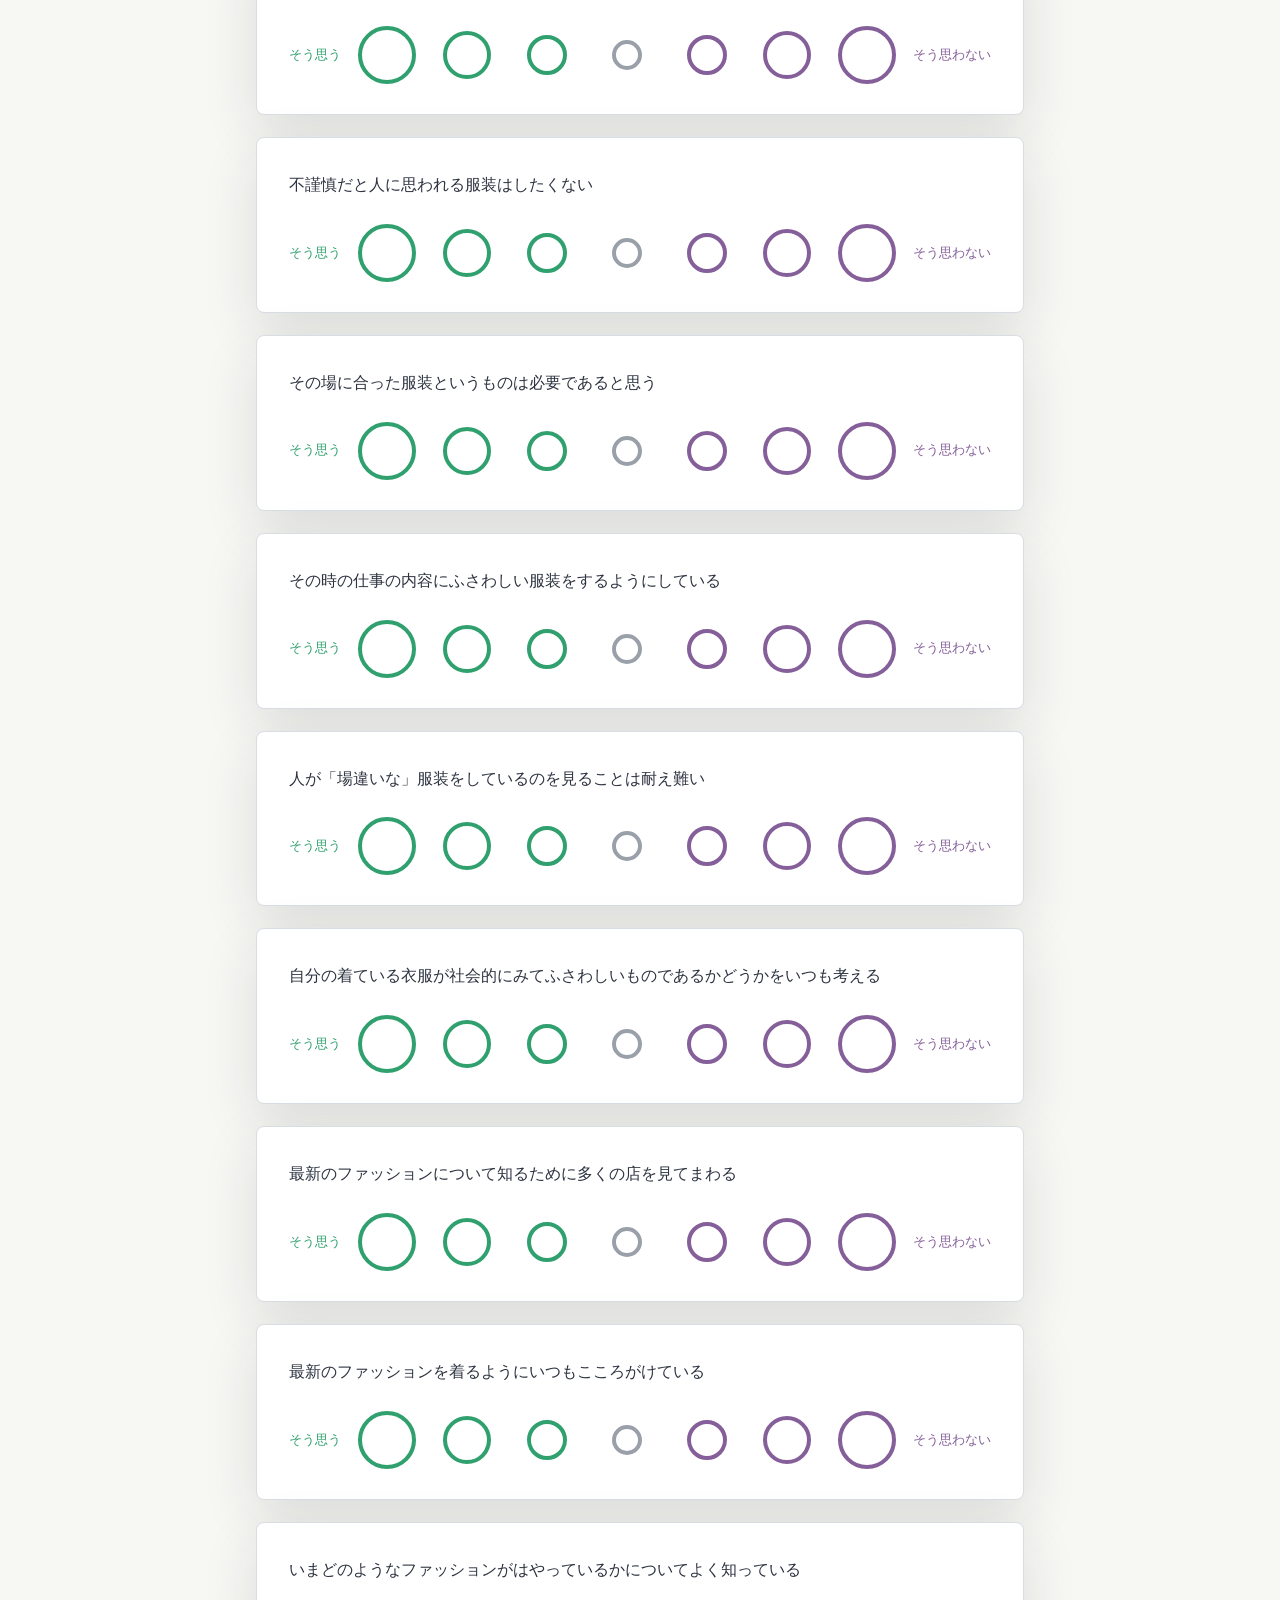
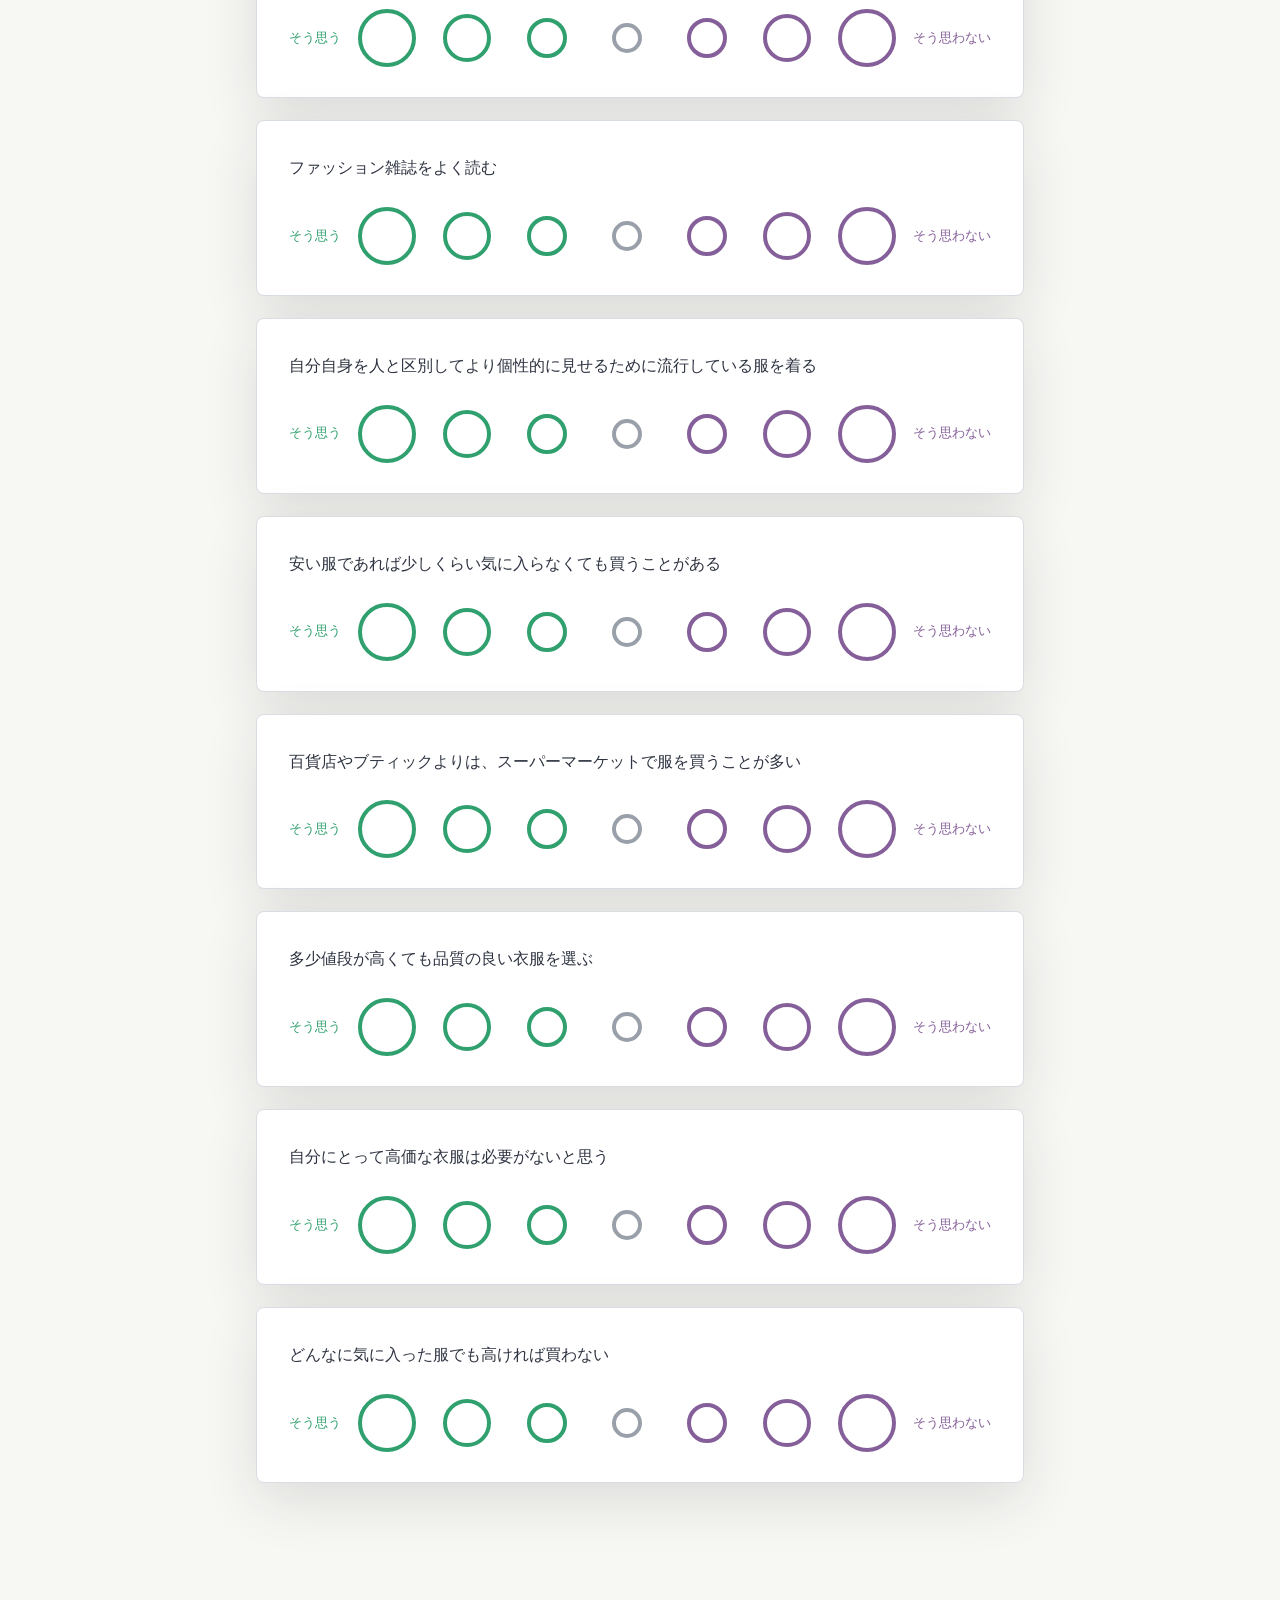
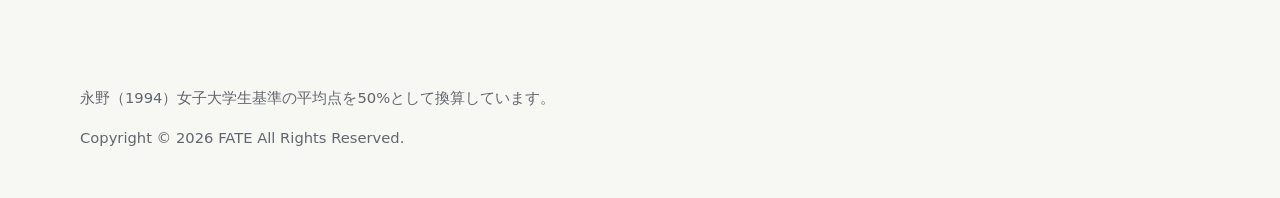
==== commit 3483ac43: "Update index.html" ====
--- a/index.html
+++ b/index.html
@@ -5,6 +5,15 @@
     <meta name="viewport" content="width=device-width, initial-scale=1" />
     <title>FATE診断 | 被服行動尺度</title>
     <link rel="stylesheet" href="styles.css" />
+    <!-- Google tag (gtag.js) -->
+    <script async src="https://www.googletagmanager.com/gtag/js?id=G-QYREDHEYFS"></script>
+    <script>
+      window.dataLayer = window.dataLayer || [];
+      function gtag(){dataLayer.push(arguments);}
+      gtag('js', new Date());
+    
+      gtag('config', 'G-QYREDHEYFS');
+    </script>
   </head>
   <body>
     <header class="site-header">
@@ -29,9 +38,9 @@
           FATE診断は、あなたの「好き」「似合う」「選びがち」を16タイプでひもとくファッション診断です。
         </p>
         <div class="hero__meta" aria-label="診断概要">
-          <span>46問</span>
-          <span>7段階回答</span>
-          <span>16タイプ</span>
+          <span>約3分で完了</span>
+          <span>16タイプでわかる服選び診断</span>
+          <span>46問・7段階回答</span>
         </div>
       </div>
     </header>
@@ -67,7 +76,7 @@
         <p class="eyebrow">Almost Done</p>
         <h2>診断結果を受け取る</h2>
         <p class="contact-step__copy">
-          回答内容を記録します。診断結果をメールで保存したい方は、メールアドレスも入力してください。
+          メールアドレスは入力しなくても診断できます。結果を自分に送信したい場合のみ入力してください。
         </p>
         <form id="contact-form" class="contact-form" novalidate>
           <label>
@@ -133,6 +142,20 @@
             </div>
             <p id="character-name" class="character-name"></p>
             <p id="type-copy" class="type-copy"></p>
+               <div class="type-snapshot">
+              <div>
+                <h4>特徴</h4>
+                <ul id="type-features"></ul>
+              </div>
+              <div class="type-snapshot__pair">
+                <span>相性がいいタイプ</span>
+                <strong id="type-match"></strong>
+              </div>
+              <div class="type-snapshot__pair">
+                <span>ひとこと注意</span>
+                <strong id="type-caution"></strong>
+              </div>
+            </div>
             <a id="type-detail-link" class="type-detail-button" href="fashion-types.html">詳しく見る</a>
           </article>
 
@@ -142,6 +165,13 @@
             </div>
             <div id="score-list" class="trait-list"></div>
             <div class="result-date">診断日：<span id="result-date"></span></div>
+          </div>
+
+          <div class="share-callout">
+            <p id="share-message">結果をスクリーンショットしてSNSでシェアしよう！</p>
+            <strong>#FATE診断</strong>
+            <button class="share-copy-button" type="button" id="copy-share-text">シェア文をコピー</button>
+            <span class="share-copy-status" id="copy-share-status" aria-live="polite"></span>
           </div>
         </div>
       </section>
--- a/styles.css
+++ b/styles.css
@@ -205,7 +205,8 @@
 }
 
 .contact-form input,
-.contact-form select {
+.contact-form select,
+.free-text-field textarea {
   width: 100%;
   min-height: 48px;
   border: 1px solid var(--line);
@@ -216,7 +217,8 @@
 }
 
 .contact-form input:focus,
-.contact-form select:focus {
+.contact-form select:focus,
+.free-text-field textarea:focus {
   border-color: var(--accent-2);
   outline: 3px solid rgba(47, 160, 110, 0.2);
 }
@@ -409,6 +411,29 @@
   line-height: 1.65;
   overflow-wrap: anywhere;
   word-break: normal;
+}
+
+.free-text-card {
+  padding-bottom: 34px;
+}
+
+.free-text-field {
+  display: grid;
+  gap: 14px;
+}
+
+.free-text-field span {
+  color: #2d3340;
+  font-size: clamp(0.98rem, 1.12vw, 1.18rem);
+  font-weight: 500;
+  line-height: 1.65;
+}
+
+.free-text-field textarea {
+  min-height: 150px;
+  resize: vertical;
+  font: inherit;
+  line-height: 1.7;
 }
 
 .choices {
@@ -750,6 +775,35 @@
   justify-content: flex-start;
 }
 
+.share-callout {
+  display: flex;
+  flex-wrap: wrap;
+  align-items: center;
+  justify-content: center;
+  gap: 10px 14px;
+  width: min(760px, 100%);
+  margin: 24px auto 0;
+  padding: 18px 24px;
+  border: 1px solid rgba(95, 159, 186, 0.28);
+  border-radius: 8px;
+  background: linear-gradient(135deg, rgba(95, 159, 186, 0.12), rgba(133, 95, 153, 0.12));
+  color: #303643;
+  text-align: center;
+  box-shadow: var(--shadow);
+}
+
+.share-callout p {
+  margin: 0;
+  font-size: clamp(1rem, 1.8vw, 1.22rem);
+  font-weight: 800;
+}
+
+.share-callout strong {
+  color: var(--disagree);
+  font-size: clamp(1.08rem, 2vw, 1.35rem);
+  font-weight: 900;
+}
+
 footer {
   padding: 0 0 34px;
   color: var(--muted);
@@ -1378,6 +1432,11 @@
     font-size: clamp(2.15rem, 14vw, 3.3rem);
   }
 
+  .profile-layout {
+    align-items: start;
+    gap: 18px;
+  }
+
   .type-card {
     min-height: auto;
     grid-template-rows: auto auto auto auto auto auto;
@@ -1391,18 +1450,56 @@
     max-width: min(100%, 260px);
   }
 
+  .traits-panel {
+    grid-template-rows: auto auto auto;
+  }
+
+  .traits-panel__head {
+    min-height: 58px;
+    padding: 0 18px;
+  }
+
+  .traits-panel__head h3 {
+    font-size: 1.12rem;
+  }
+
   .trait-list {
-    gap: 32px;
-    padding: 30px 18px;
+    align-content: start;
+    gap: 22px;
+    padding: 22px 16px 24px;
+  }
+
+  .trait-row {
+    gap: 6px;
   }
 
   .trait-row__score {
-    max-width: 100%;
-    font-size: 0.92rem;
+    width: 100%;
+    max-width: none;
+    margin-left: 0;
+    font-size: 0.95rem;
+    text-align: right;
+    transform: none;
   }
 
   .trait-row__labels {
+    gap: 8px;
     font-size: 0.88rem;
+  }
+
+  .trait-bar {
+    height: 11px;
+  }
+
+  .trait-bar span {
+    width: 18px;
+    height: 18px;
+    border-width: 3px;
+  }
+
+  .result-date {
+    padding: 16px 18px;
+    font-size: 0.95rem;
   }
 
   .type-detail-visual {
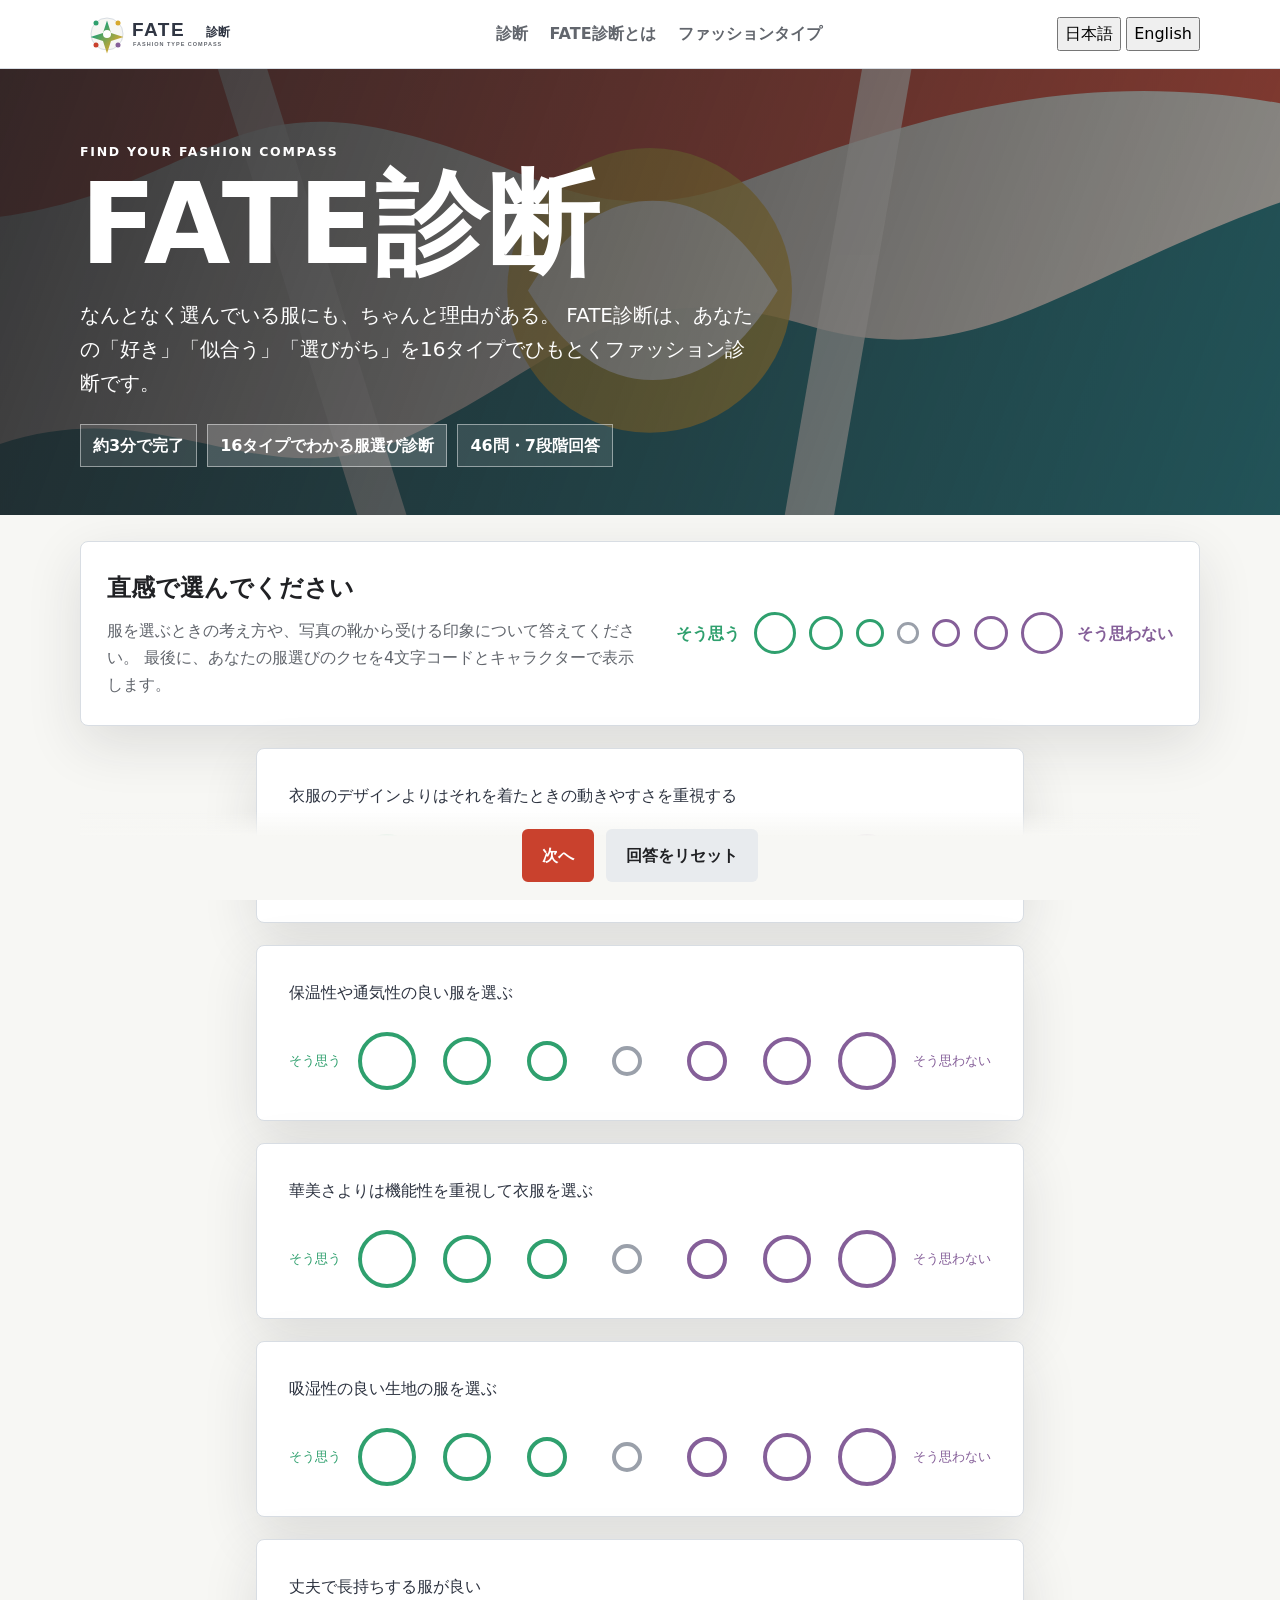
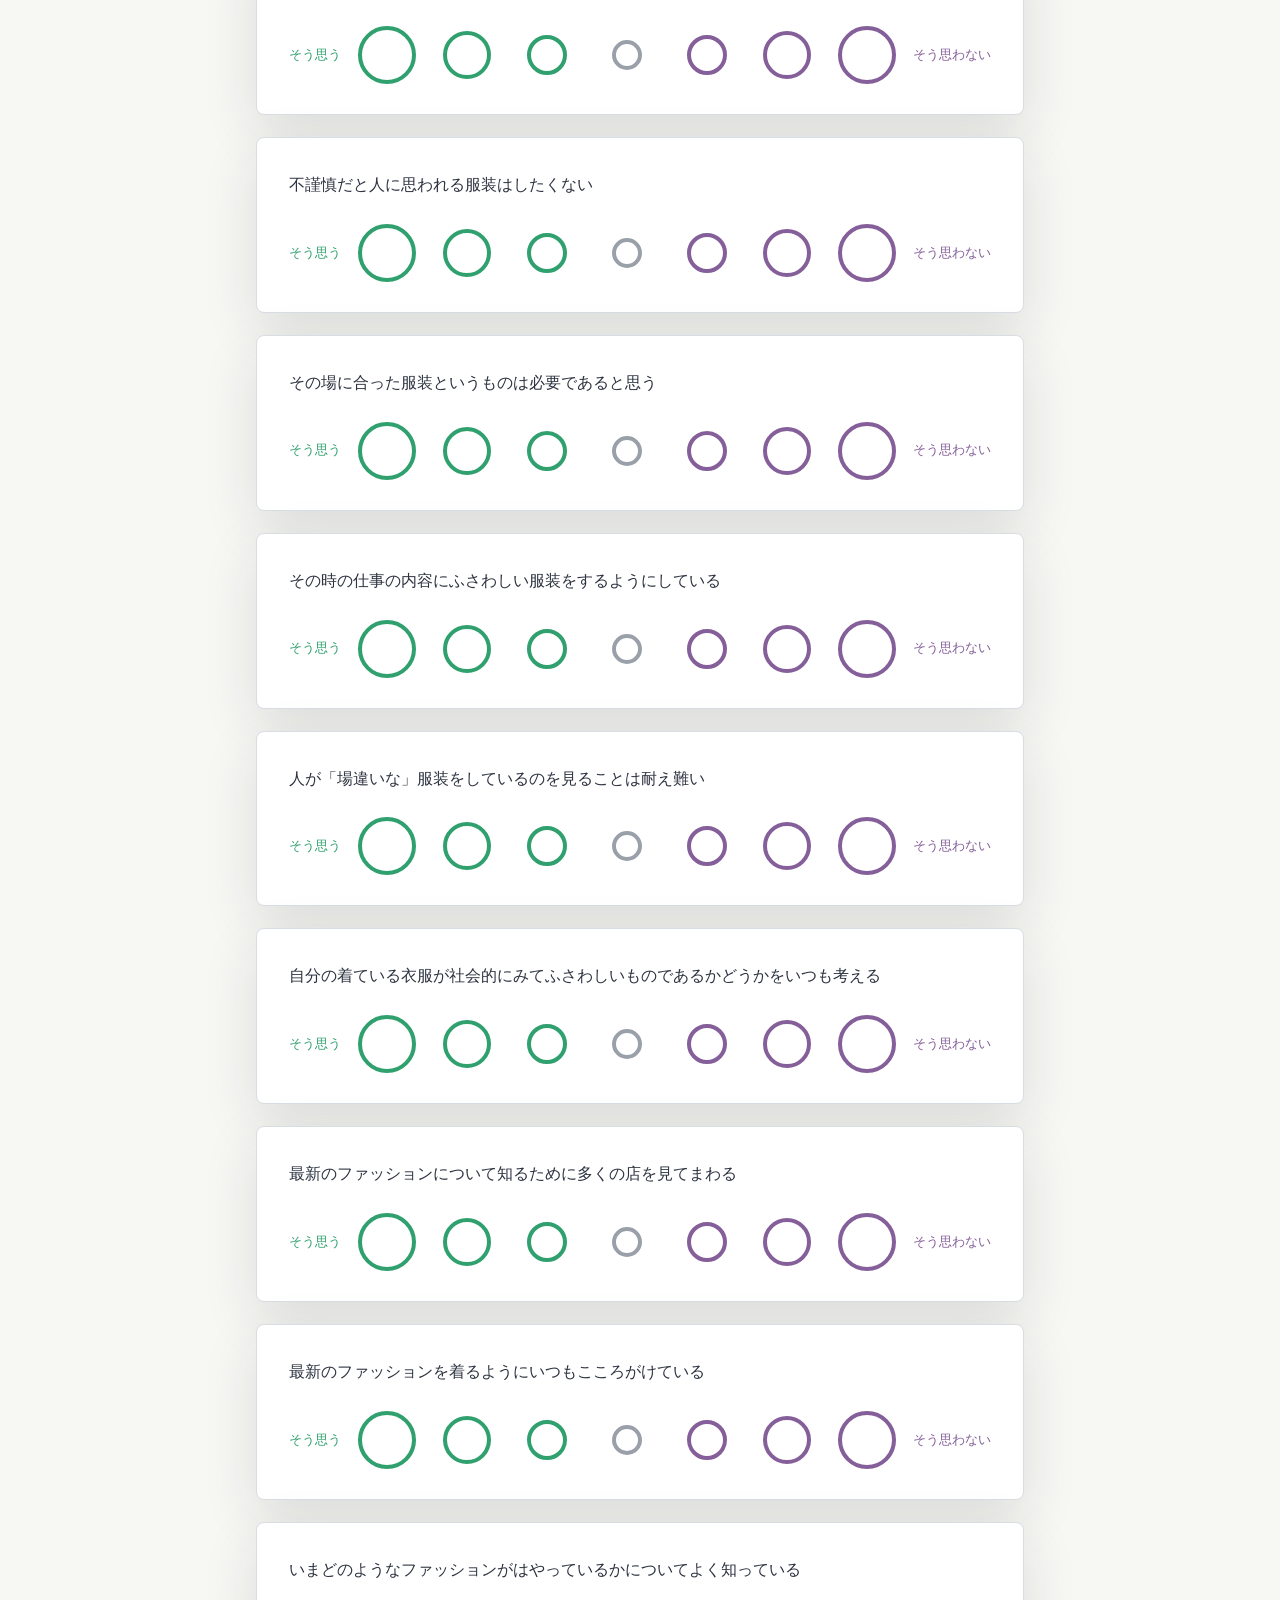
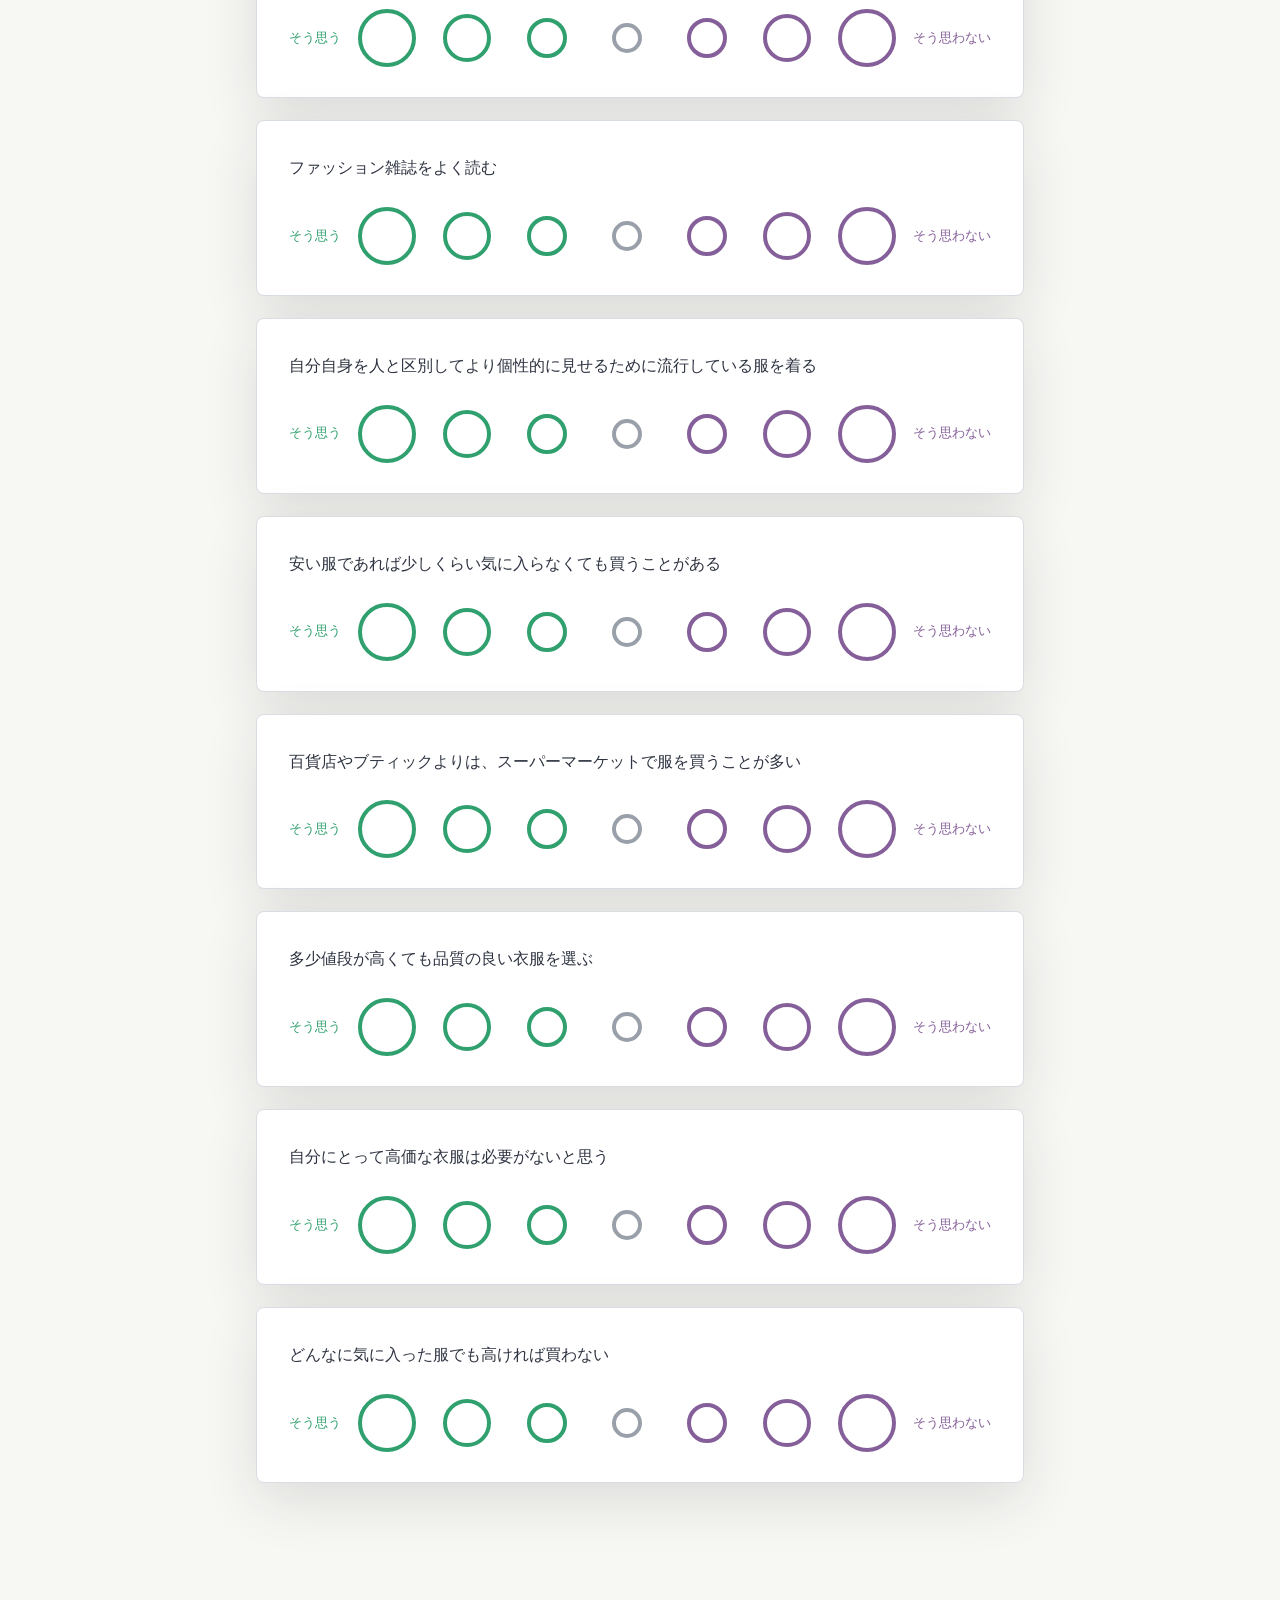
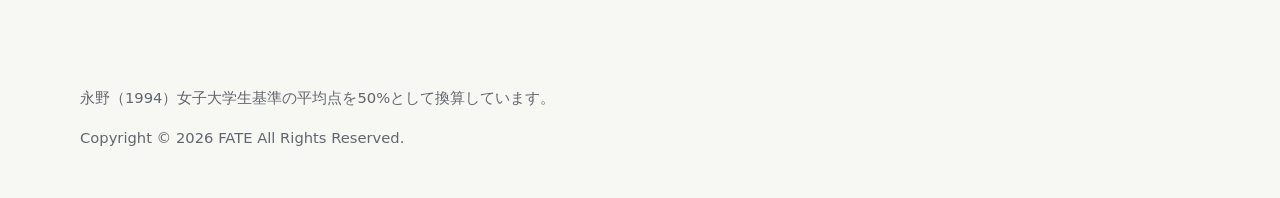
==== commit a5d3f889: "Update index.html" ====
--- a/index.html
+++ b/index.html
@@ -25,6 +25,10 @@
           <a href="index.html">診断</a>
           <a href="about.html">FATE診断とは</a>
           <a href="fashion-types.html">ファッションタイプ</a>
+        </div>
+        <div class="language-switch" aria-label="Language">
+          <button type="button" data-lang-choice="ja">日本語</button>
+          <button type="button" data-lang-choice="en">English</button>
         </div>
       </nav>
     </header>
--- a/styles.css
+++ b/styles.css
@@ -109,6 +109,10 @@
   font-weight: 700;
 }
 
+.hero__meta span:nth-child(2) {
+  background: rgba(255, 255, 255, 0.18);
+}
+
 main {
   padding: 26px 0 54px;
 }
@@ -592,7 +596,7 @@
 
 .type-card {
   display: grid;
-  grid-template-rows: auto auto minmax(360px, 1fr) auto auto auto;
+  grid-template-rows: auto auto minmax(360px, 1fr) auto auto auto auto;
   min-height: 520px;
   padding: 24px 0 30px;
   border-top: 5px solid var(--disagree);
@@ -655,6 +659,52 @@
   color: var(--muted);
   font-size: 1rem;
   line-height: 1.75;
+}
+
+.type-snapshot {
+  display: grid;
+  gap: 12px;
+  margin: 18px 26px 0;
+  padding: 16px;
+  border: 1px solid rgba(133, 95, 153, 0.18);
+  border-radius: 8px;
+  background: rgba(255, 255, 255, 0.78);
+  text-align: left;
+}
+
+.type-snapshot h4 {
+  margin: 0 0 8px;
+  color: #303643;
+  font-size: 0.95rem;
+}
+
+.type-snapshot ul {
+  display: grid;
+  gap: 5px;
+  margin: 0;
+  padding-left: 1.2em;
+  color: var(--muted);
+  font-size: 0.92rem;
+  line-height: 1.55;
+}
+
+.type-snapshot__pair {
+  display: grid;
+  gap: 3px;
+  padding-top: 10px;
+  border-top: 1px solid rgba(133, 95, 153, 0.14);
+}
+
+.type-snapshot__pair span {
+  color: #8a66a0;
+  font-size: 0.78rem;
+  font-weight: 800;
+}
+
+.type-snapshot__pair strong {
+  color: #303643;
+  font-size: 0.92rem;
+  line-height: 1.55;
 }
 
 .type-detail-button {
@@ -804,6 +854,28 @@
   font-weight: 900;
 }
 
+.share-copy-button {
+  min-height: 42px;
+  border: 0;
+  border-radius: 999px;
+  padding: 0 20px;
+  background: #303643;
+  color: #fff;
+  cursor: pointer;
+  font-weight: 800;
+}
+
+.share-copy-button:hover {
+  background: var(--disagree);
+}
+
+.share-copy-status {
+  min-width: 7em;
+  color: var(--accent);
+  font-size: 0.9rem;
+  font-weight: 800;
+}
+
 footer {
   padding: 0 0 34px;
   color: var(--muted);
@@ -1119,21 +1191,38 @@
 }
 
 .axis-table strong,
-.axis-table span {
+.axis-table > div > span {
   padding: 13px 14px;
 }
 
 .axis-table strong {
+  display: grid;
+  align-content: center;
+  gap: 3px;
   color: #303643;
   background: #f2f4f5;
 }
 
-.axis-table span {
+.axis-table > div > span {
+  display: grid;
+  gap: 5px;
   color: var(--muted);
   background: #fff;
 }
 
-.axis-table span + span {
+.axis-table b {
+  color: #303643;
+  font-size: 1rem;
+}
+
+.axis-table small {
+  color: var(--muted);
+  font-size: 0.86rem;
+  font-weight: 500;
+  line-height: 1.55;
+}
+
+.axis-table > div > span + span {
   border-left: 1px solid var(--line);
 }
 
@@ -1439,7 +1528,7 @@
 
   .type-card {
     min-height: auto;
-    grid-template-rows: auto auto auto auto auto auto;
+    grid-template-rows: auto auto auto auto auto auto auto;
   }
 
   .avatar {
@@ -1448,6 +1537,11 @@
 
   .avatar img {
     max-width: min(100%, 260px);
+  }
+
+  .type-snapshot {
+    margin: 16px 18px 0;
+    padding: 14px;
   }
 
   .traits-panel {
@@ -1522,8 +1616,9 @@
     grid-template-columns: 1fr;
   }
 
-  .axis-table span + span {
+  .axis-table > div > span + span {
     border-left: 0;
     border-top: 1px solid var(--line);
   }
 }
+
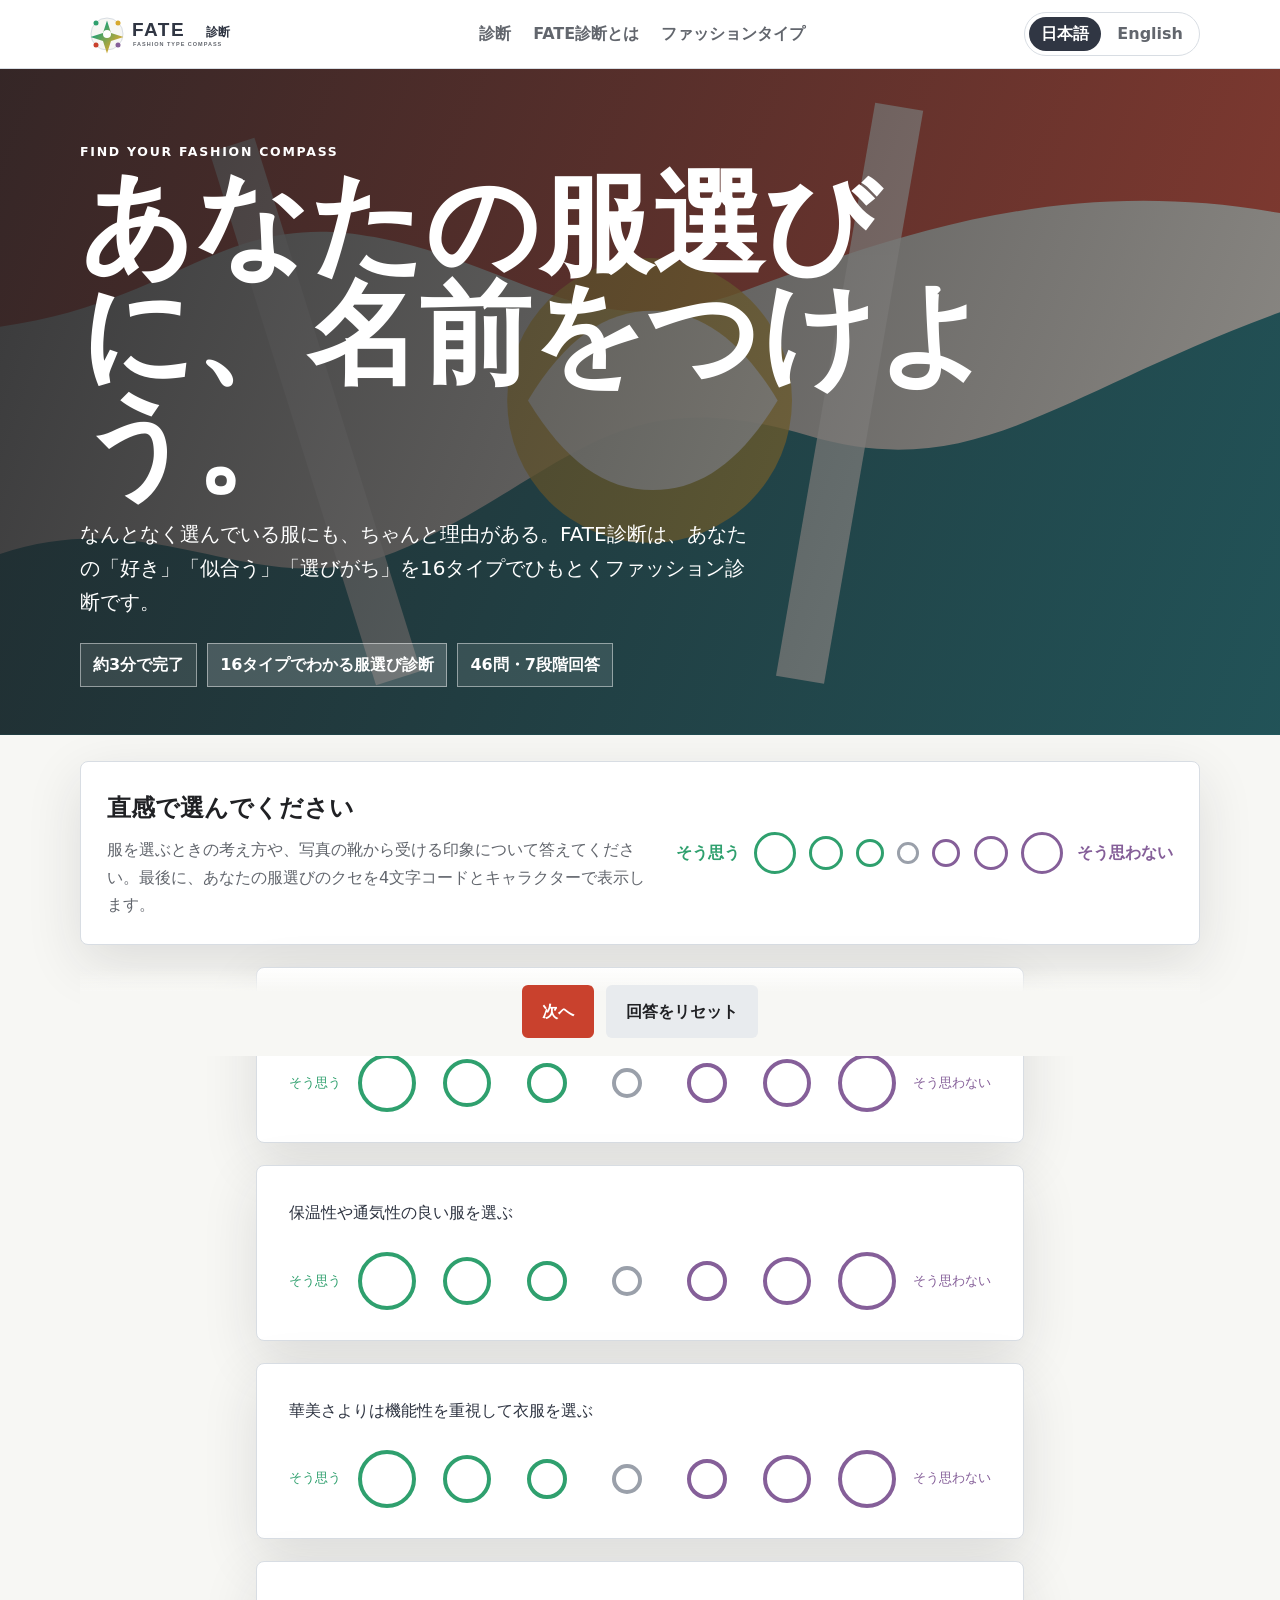
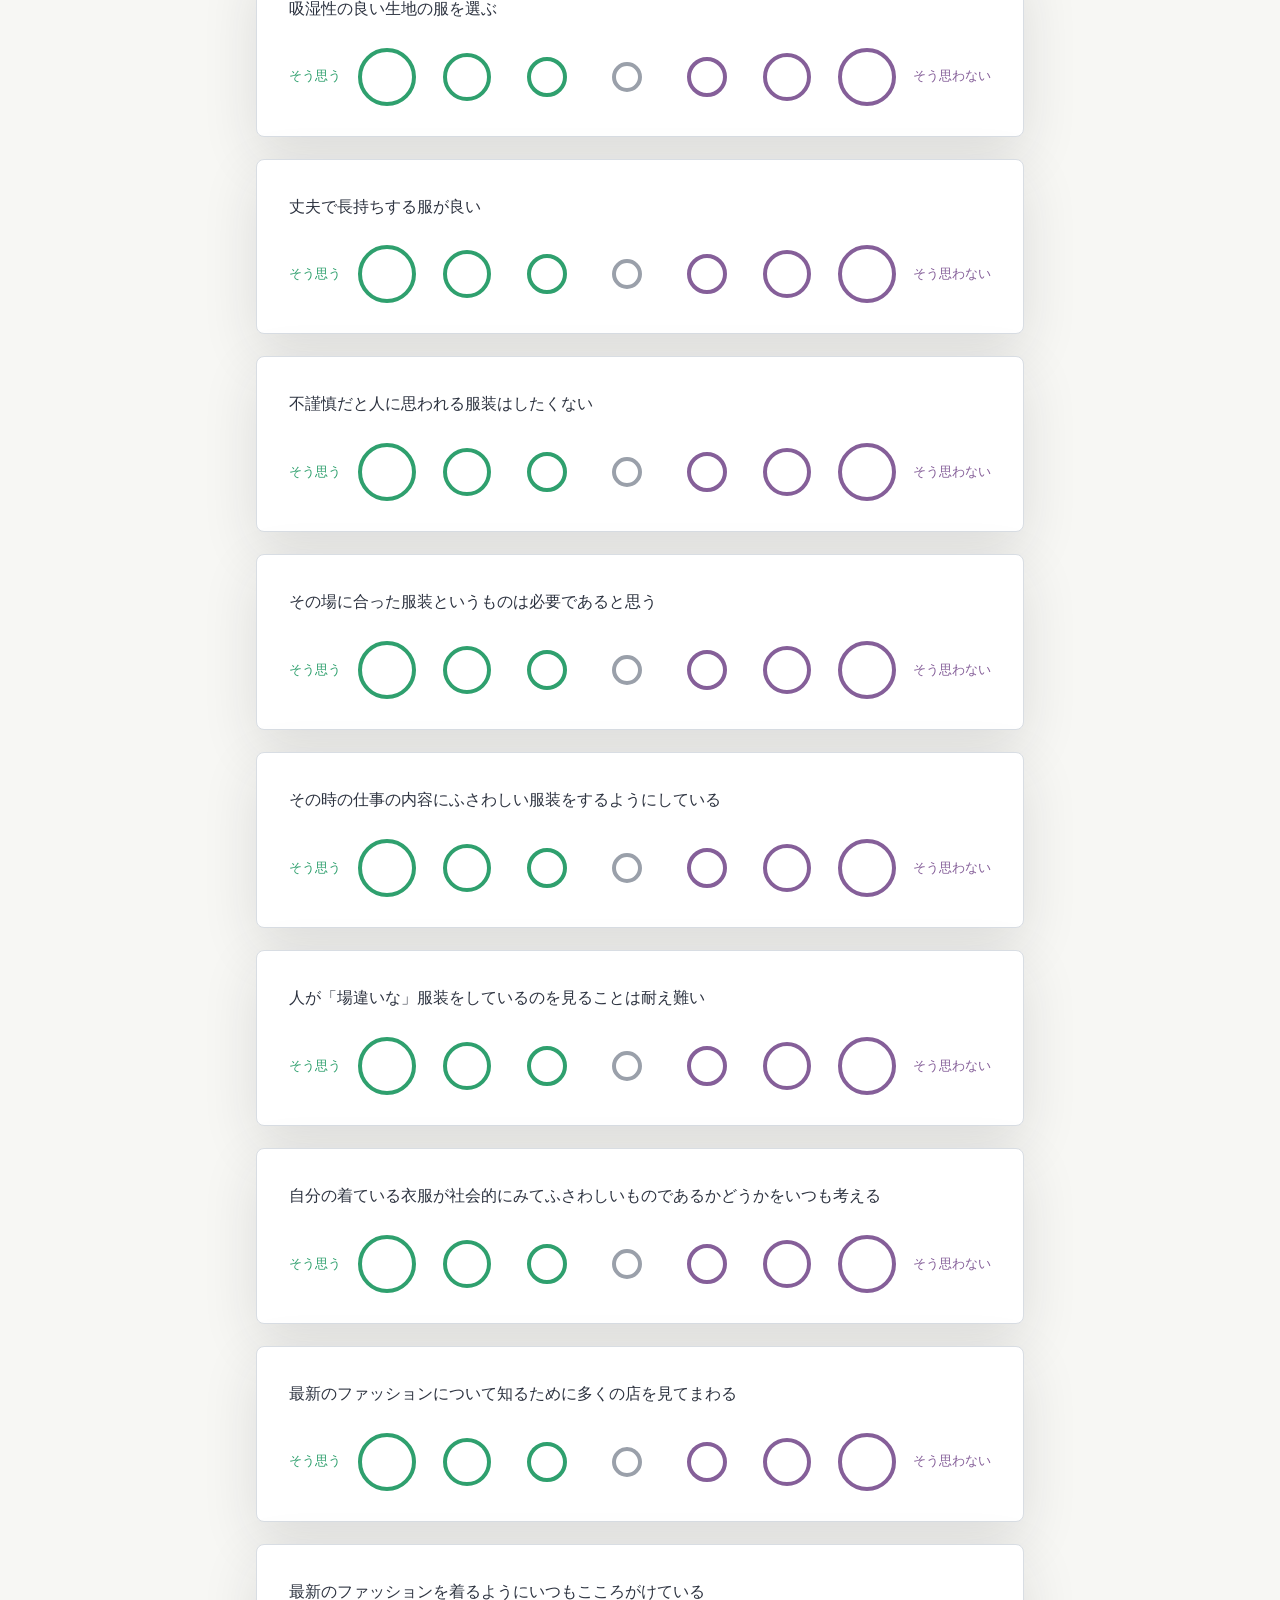
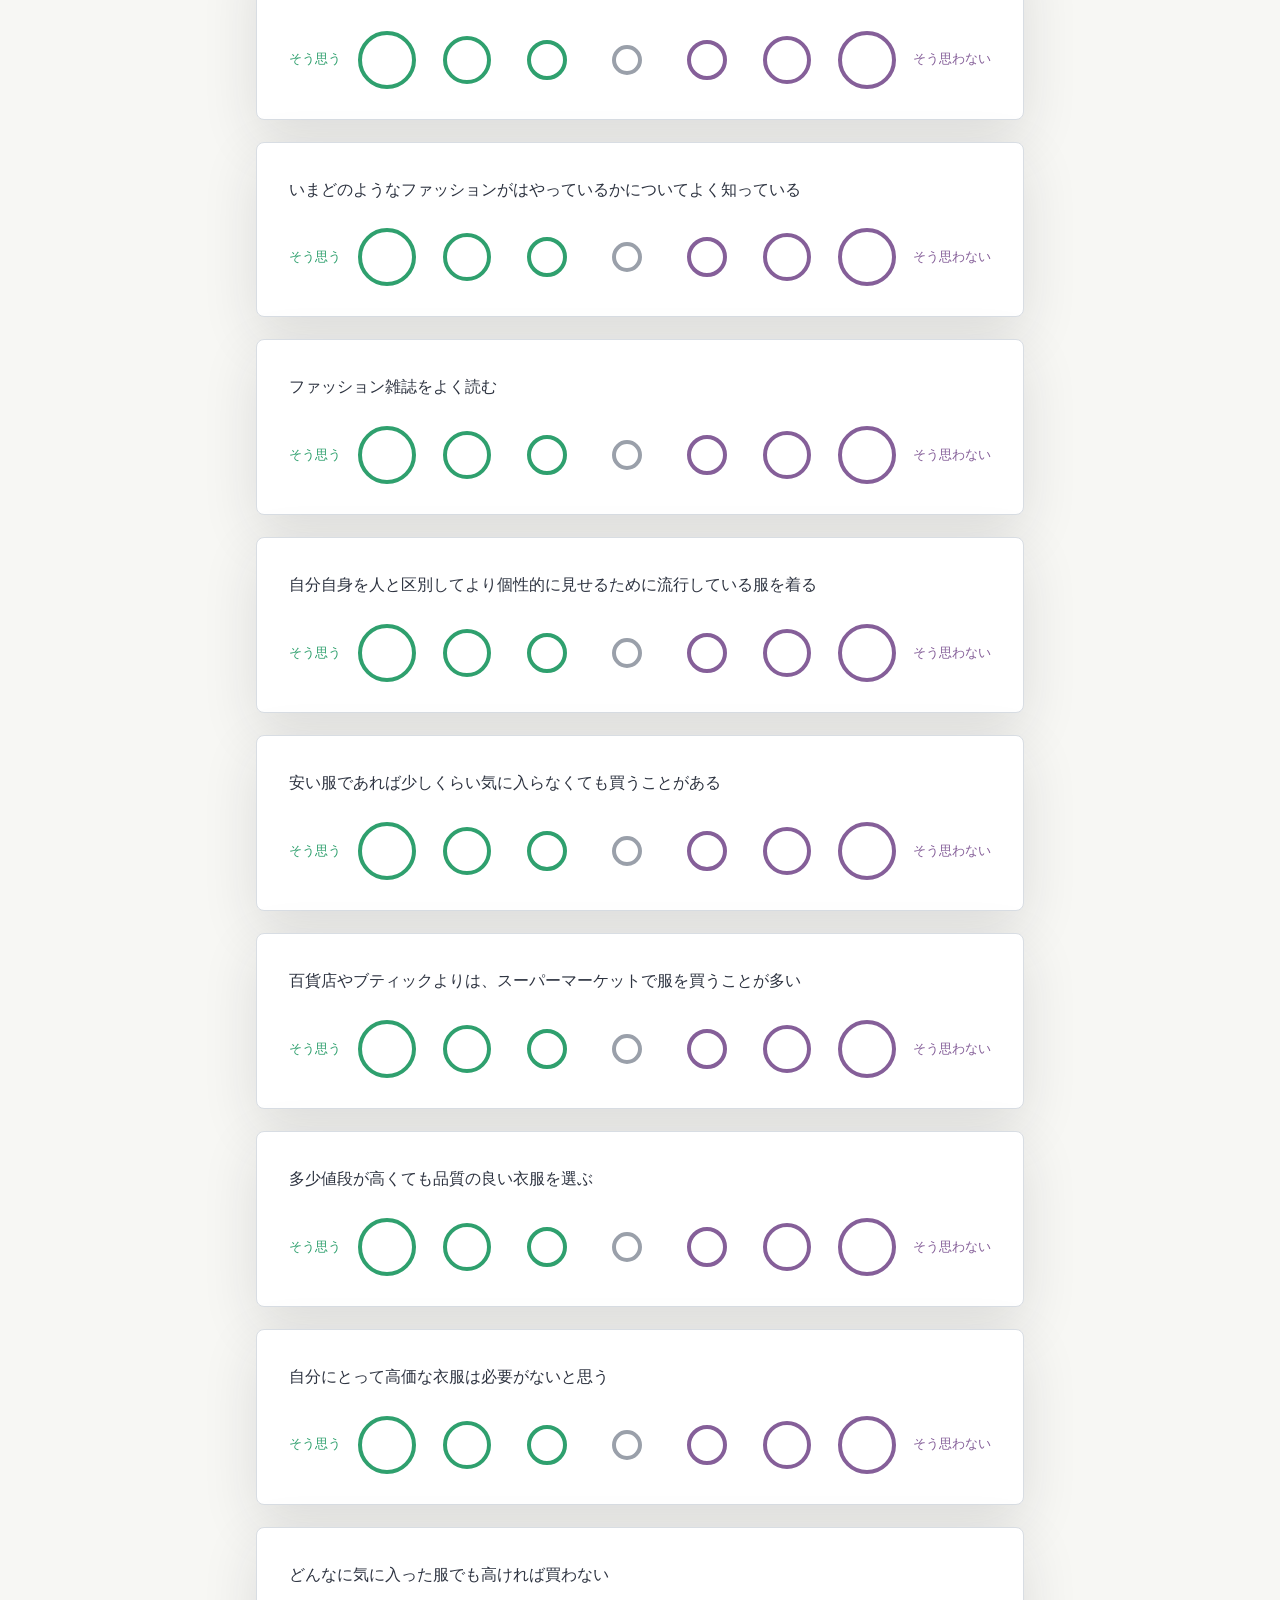
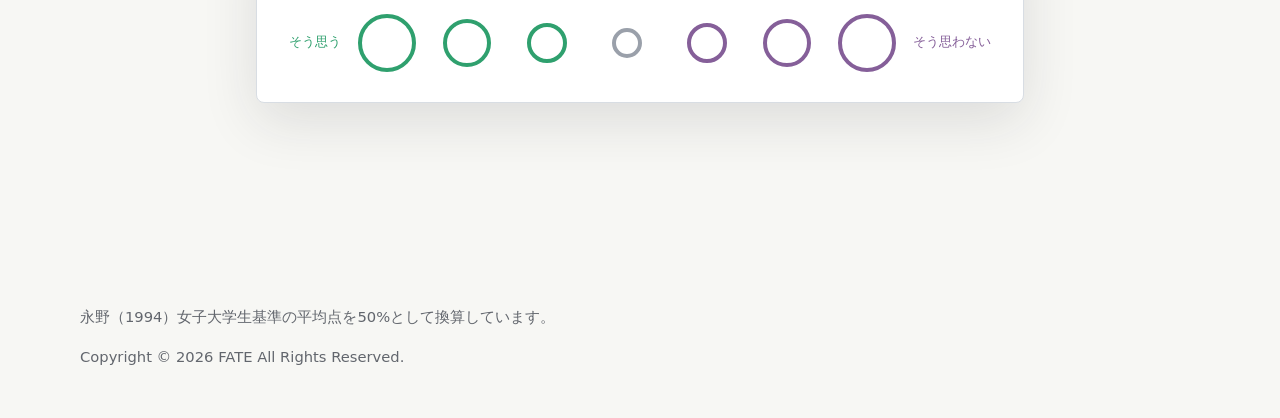
==== commit f04e8691: "Update index.html" ====
--- a/index.html
+++ b/index.html
@@ -5,15 +5,6 @@
     <meta name="viewport" content="width=device-width, initial-scale=1" />
     <title>FATE診断 | 被服行動尺度</title>
     <link rel="stylesheet" href="styles.css" />
-    <!-- Google tag (gtag.js) -->
-    <script async src="https://www.googletagmanager.com/gtag/js?id=G-QYREDHEYFS"></script>
-    <script>
-      window.dataLayer = window.dataLayer || [];
-      function gtag(){dataLayer.push(arguments);}
-      gtag('js', new Date());
-    
-      gtag('config', 'G-QYREDHEYFS');
-    </script>
   </head>
   <body>
     <header class="site-header">
@@ -84,11 +75,11 @@
         </p>
         <form id="contact-form" class="contact-form" novalidate>
           <label>
-            <span>名前（ニックネーム）</span>
+            <span>名前</span>
             <input id="user-name" name="name" type="text" autocomplete="name" required />
           </label>
           <label>
-            <span>メールアドレス（任意/入力するとメールアドレスに結果が送信されます）</span>
+            <span>メールアドレス（任意）</span>
             <input id="user-email" name="email" type="email" autocomplete="email" />
           </label>
           <label>
@@ -146,7 +137,7 @@
             </div>
             <p id="character-name" class="character-name"></p>
             <p id="type-copy" class="type-copy"></p>
-               <div class="type-snapshot">
+            <div class="type-snapshot">
               <div>
                 <h4>特徴</h4>
                 <ul id="type-features"></ul>
@@ -170,13 +161,13 @@
             <div id="score-list" class="trait-list"></div>
             <div class="result-date">診断日：<span id="result-date"></span></div>
           </div>
+        </div>
 
-          <div class="share-callout">
-            <p id="share-message">結果をスクリーンショットしてSNSでシェアしよう！</p>
-            <strong>#FATE診断</strong>
-            <button class="share-copy-button" type="button" id="copy-share-text">シェア文をコピー</button>
-            <span class="share-copy-status" id="copy-share-status" aria-live="polite"></span>
-          </div>
+        <div class="share-callout">
+          <p id="share-message">結果をスクリーンショットしてSNSでシェアしよう！</p>
+          <strong>#FATE診断</strong>
+          <button class="share-copy-button" type="button" id="copy-share-text">シェア文をコピー</button>
+          <span class="share-copy-status" id="copy-share-status" aria-live="polite"></span>
         </div>
       </section>
     </main>
--- a/styles.css
+++ b/styles.css
@@ -90,6 +90,12 @@
   letter-spacing: 0;
 }
 
+html[lang="en"] h1 {
+  max-width: 780px;
+  font-size: clamp(3rem, 7.6vw, 6rem);
+  line-height: 1;
+}
+
 .lead {
   max-width: 680px;
   margin: 18px 0 24px;
@@ -169,6 +175,31 @@
 .site-nav__links a[aria-current="page"],
 .site-nav__links a:hover {
   color: var(--accent);
+}
+
+.language-switch {
+  display: inline-flex;
+  gap: 4px;
+  padding: 4px;
+  border: 1px solid var(--line);
+  border-radius: 999px;
+  background: #fff;
+}
+
+.language-switch button {
+  min-height: 34px;
+  border: 0;
+  border-radius: 999px;
+  padding: 0 12px;
+  background: transparent;
+  color: var(--muted);
+  cursor: pointer;
+  font-weight: 800;
+}
+
+.language-switch button.is-active {
+  background: #303643;
+  color: #fff;
 }
 
 .panel,
@@ -1491,6 +1522,10 @@
     gap: 6px;
   }
 
+  .language-switch {
+    justify-self: center;
+  }
+
   .site-nav__links a {
     display: grid;
     place-items: center;
@@ -1621,4 +1656,3 @@
     border-top: 1px solid var(--line);
   }
 }
-
